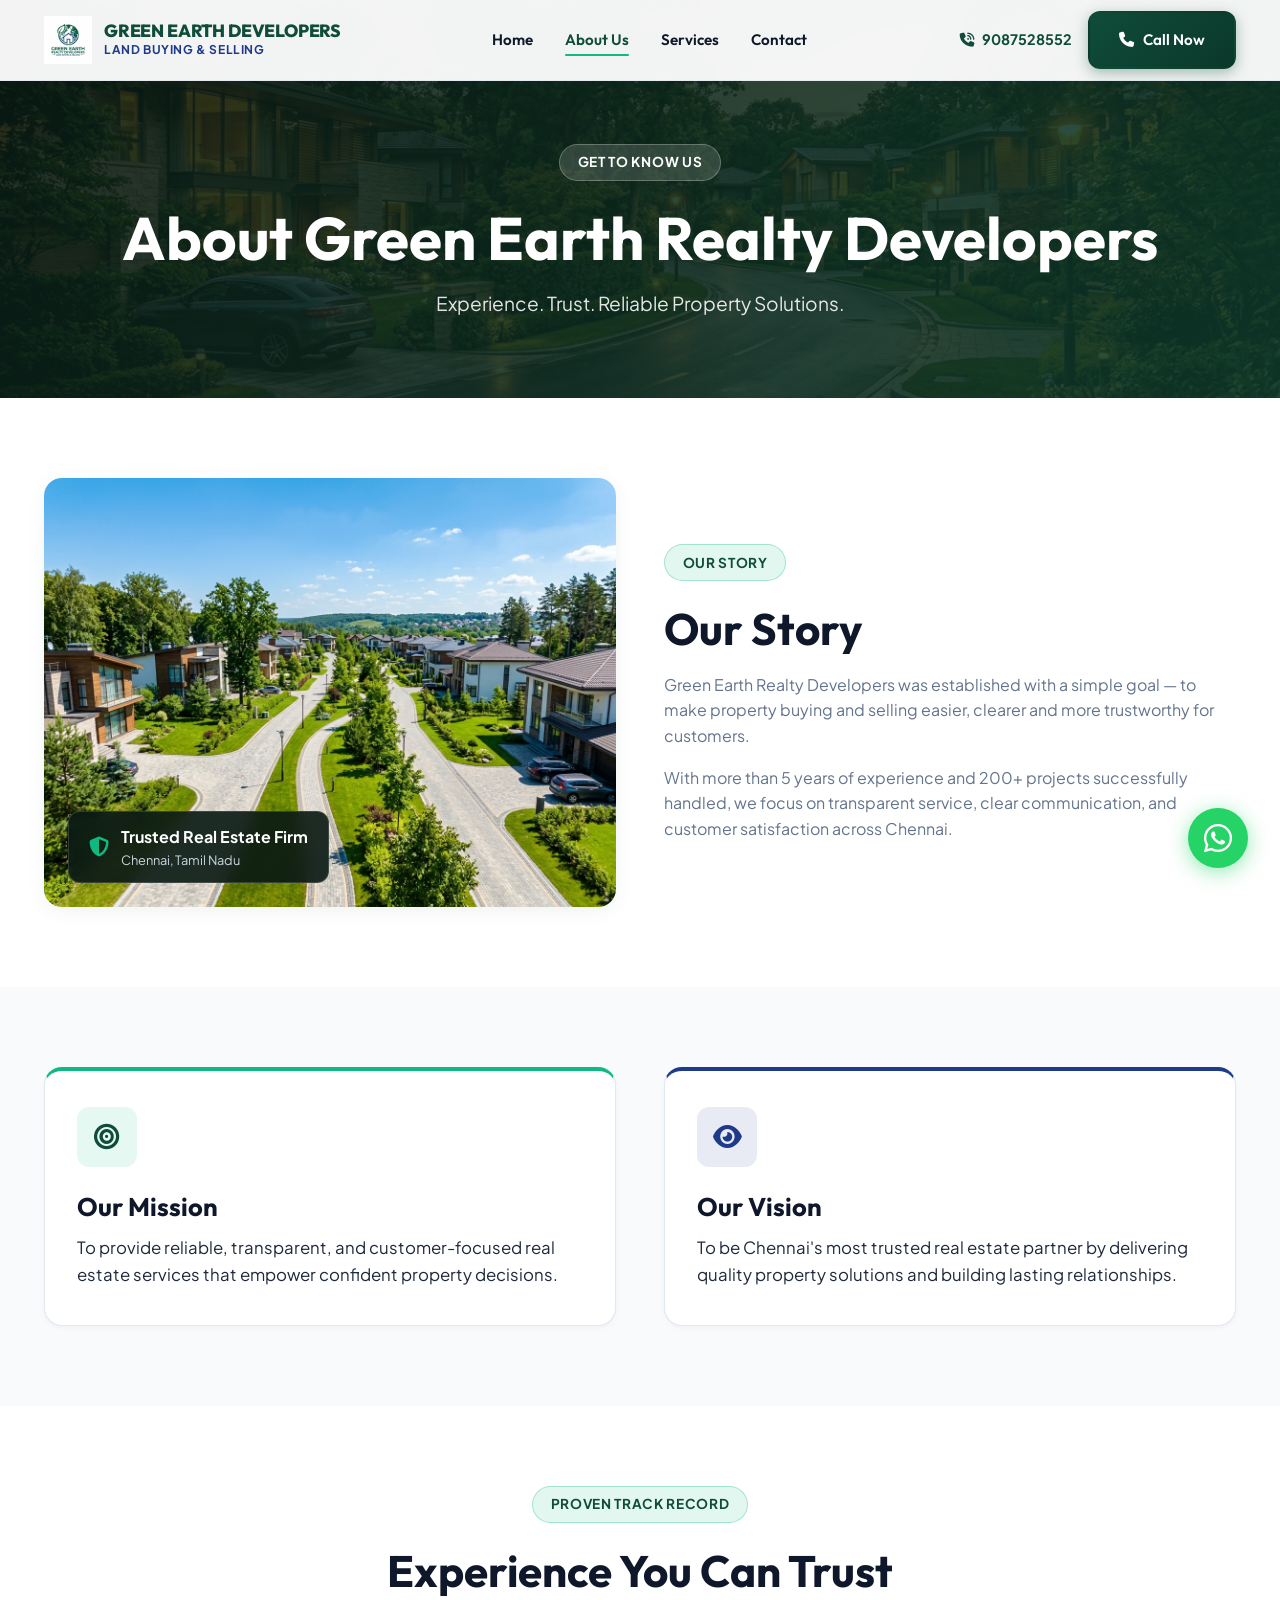
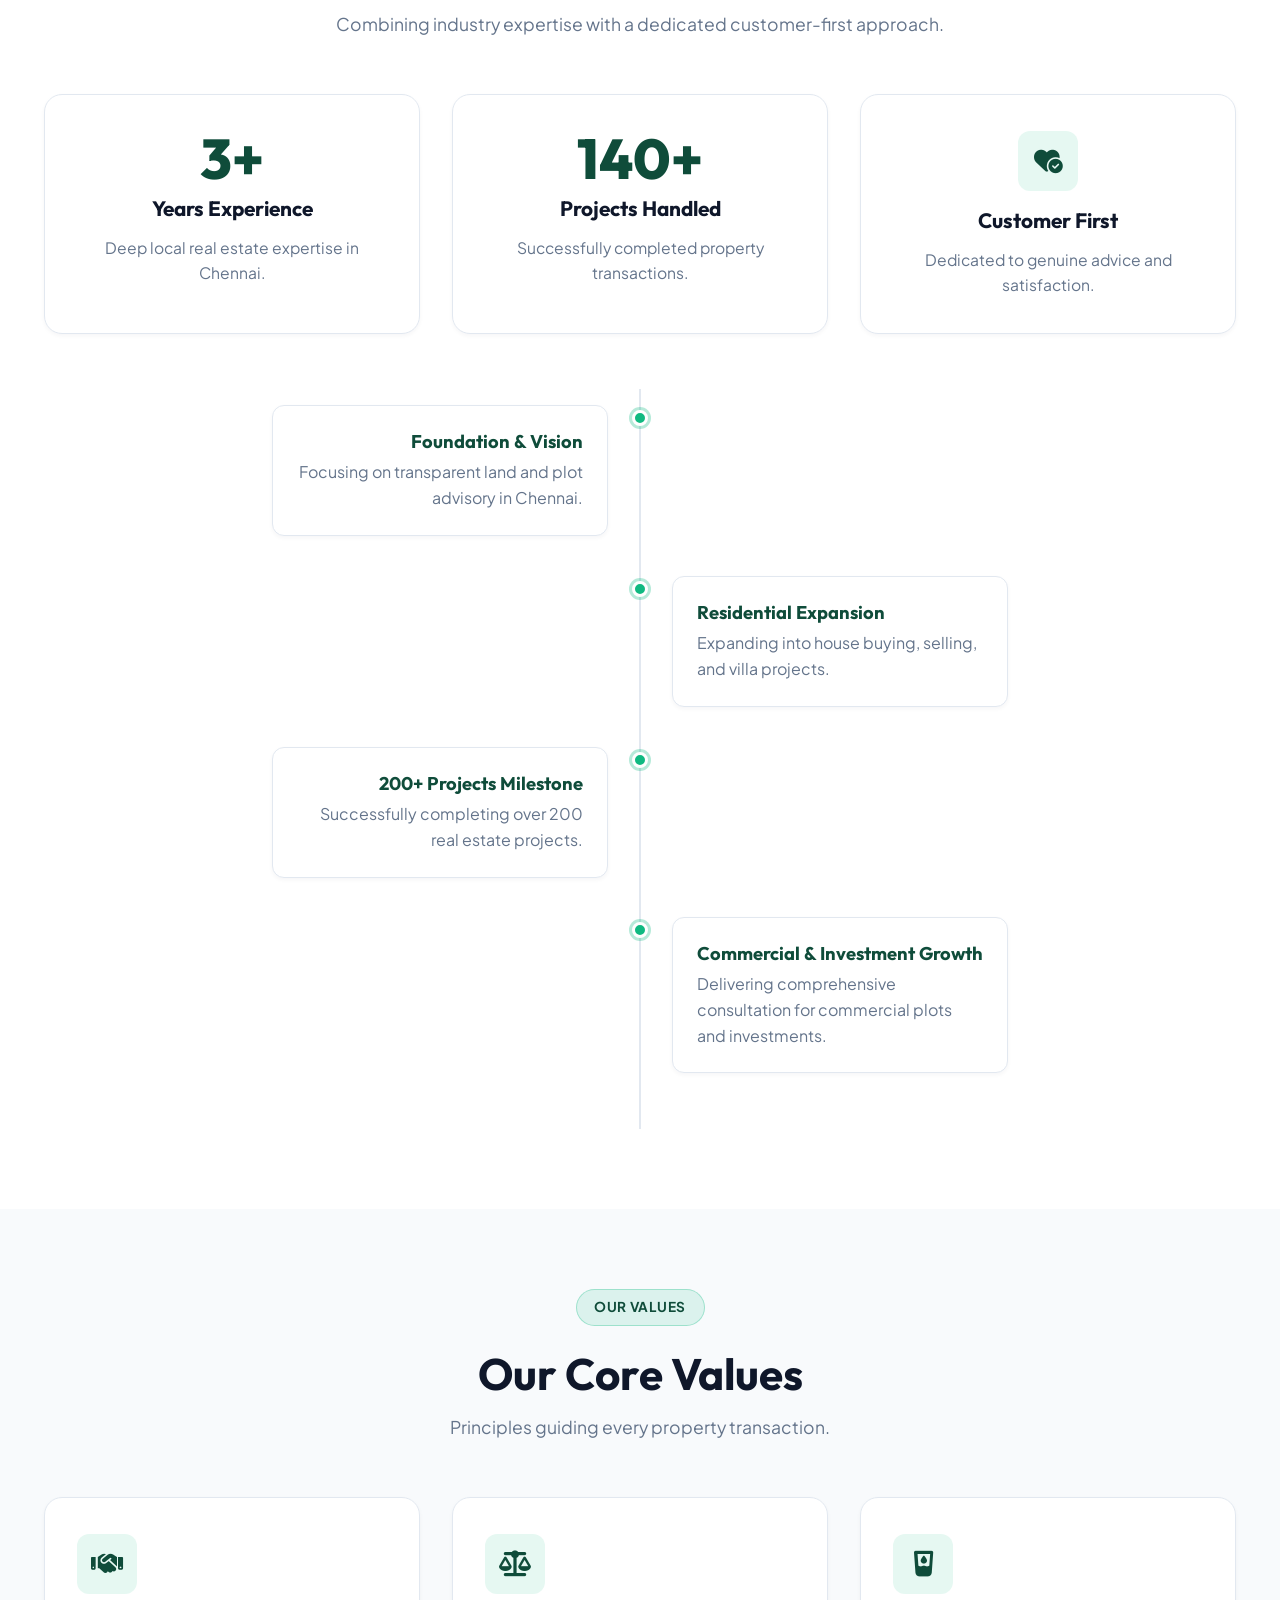
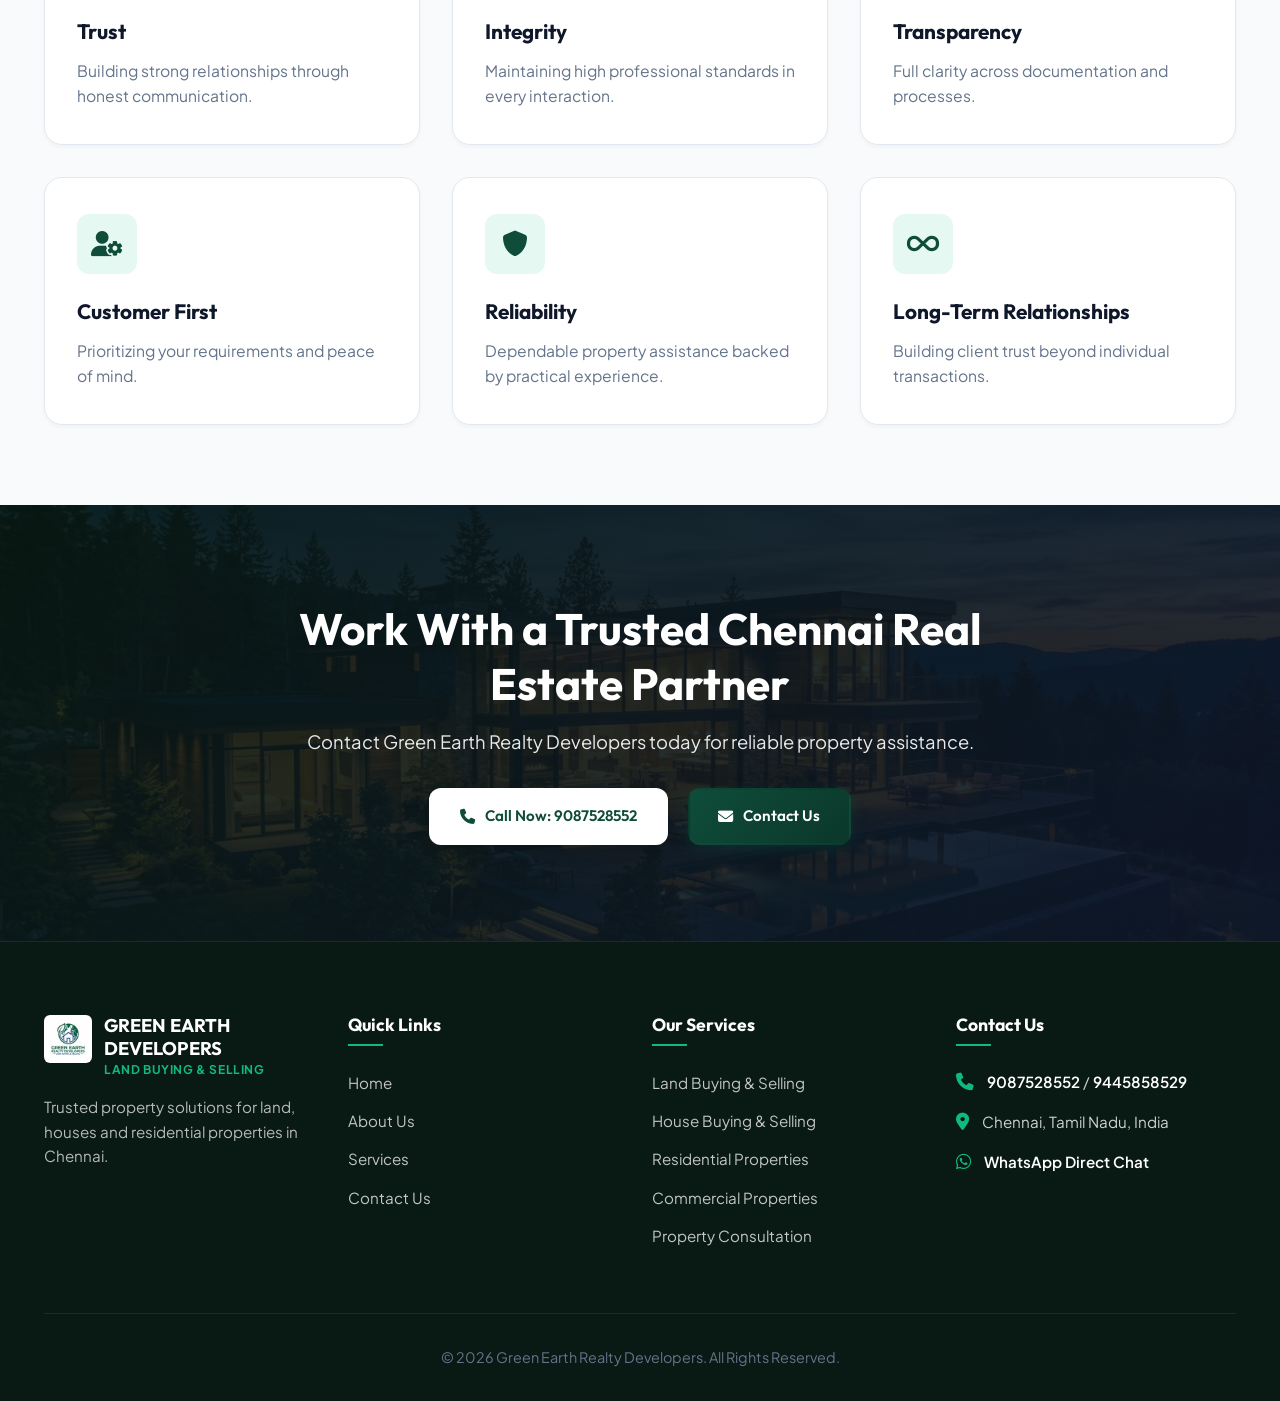
==== about.html @ a72ce12c "hi" ====
<!DOCTYPE html>
<html lang="en">
<head>
  <meta charset="UTF-8">
  <meta name="viewport" content="width=device-width, initial-scale=1.0">
  <title>About Green Earth Realty Developers | Real Estate Company in Chennai</title>
  <meta name="description" content="Learn about Green Earth Realty Developers - over 5 years of experience and 200+ projects in Chennai real estate.">
  
  <link rel="icon" type="image/jpeg" href="logo.jpg">
  <link rel="stylesheet" href="https://cdnjs.cloudflare.com/ajax/libs/font-awesome/6.4.0/css/all.min.css">
  <link rel="stylesheet" href="styles.css">
</head>
<body>

  <!-- STICKY HEADER -->
  <header class="header">
    <div class="container header-container">
      <a href="index.html" class="brand-logo">
        <img src="logo.jpg" alt="Green Earth Realty Developers Logo">
        <div class="brand-info">
          <span class="brand-title">GREEN EARTH DEVELOPERS</span>
          <span class="brand-tagline">Land Buying & Selling</span>
        </div>
      </a>

      <nav>
        <ul class="nav-menu">
          <li><a href="index.html" class="nav-link">Home</a></li>
          <li><a href="about.html" class="nav-link active">About Us</a></li>
          <li><a href="services.html" class="nav-link">Services</a></li>
          <li><a href="contact.html" class="nav-link">Contact</a></li>
        </ul>
      </nav>

      <div class="header-right">
        <a href="tel:9087528552" class="phone-quick-link">
          <i class="fa-solid fa-phone-volume"></i> 9087528552
        </a>
        <a href="tel:9087528552" class="btn btn-primary">
          <i class="fa-solid fa-phone"></i> Call Now
        </a>
        <button class="mobile-toggle" aria-label="Toggle Menu">
          <i class="fa-solid fa-bars-staggered"></i>
        </button>
      </div>
    </div>
  </header>

  <!-- MOBILE DRAWER -->
  <div class="drawer-overlay"></div>
  <div class="mobile-drawer">
    <div class="drawer-header">
      <a href="index.html" class="brand-logo">
        <img src="logo.jpg" alt="Green Earth Logo">
        <div class="brand-info">
          <span class="brand-title">GREEN EARTH DEVELOPERS</span>
          <span class="brand-tagline">Land Buying & Selling</span>
        </div>
      </a>
      <button class="drawer-close" aria-label="Close Menu">
        <i class="fa-solid fa-xmark"></i>
      </button>
    </div>
    <ul class="drawer-menu">
      <li><a href="index.html" class="drawer-link">Home</a></li>
      <li><a href="about.html" class="drawer-link active">About Us</a></li>
      <li><a href="services.html" class="drawer-link">Services</a></li>
      <li><a href="contact.html" class="drawer-link">Contact</a></li>
    </ul>
    <div class="drawer-actions">
      <a href="tel:9087528552" class="btn btn-primary">
        <i class="fa-solid fa-phone"></i> Call Now: 9087528552
      </a>
      <a href="https://wa.me/919087528552?text=Hello%20Green%20Earth%20Realty%20Developers,%20I%20have%20an%20enquiry." target="_blank" rel="noopener" class="btn btn-whatsapp">
        <i class="fa-brands fa-whatsapp"></i> WhatsApp Us
      </a>
    </div>
  </div>

  <!-- ABOUT HERO -->
  <section class="page-hero" style="background-image: url('hero-about.jpg');">
    <div class="page-hero-overlay"></div>
    <div class="container text-center">
      <span class="badge-pill badge-light">GET TO KNOW US</span>
      <h1>About Green Earth Realty Developers</h1>
      <p>Experience. Trust. Reliable Property Solutions.</p>
    </div>
  </section>

  <!-- OUR STORY -->
  <section class="section-padding" style="background-color: #FFFFFF;">
    <div class="container">
      <div class="grid-2">
        <div class="img-wrapper aspect-4-3">
          <img src="intro-home.jpg" alt="Green Earth Housing Development">
          <div class="img-badge">
            <i class="fa-solid fa-shield-halved"></i>
            <div>
              <strong>Trusted Real Estate Firm</strong>
              <div style="font-size: 0.8rem; color: #CBD5E1;">Chennai, Tamil Nadu</div>
            </div>
          </div>
        </div>

        <div>
          <span class="badge-pill">OUR STORY</span>
          <h2 style="margin-bottom: 1rem;">Our Story</h2>
          <p>Green Earth Realty Developers was established with a simple goal — to make property buying and selling easier, clearer and more trustworthy for customers.</p>
          <p>With more than 5 years of experience and 200+ projects successfully handled, we focus on transparent service, clear communication, and customer satisfaction across Chennai.</p>
        </div>
      </div>
    </div>
  </section>

  <!-- MISSION & VISION -->
  <section class="section-padding" style="background-color: var(--bg-light);">
    <div class="container">
      <div class="grid-2">
        <!-- MISSION CARD -->
        <div class="card" style="border-top: 4px solid var(--primary-accent);">
          <div class="card-icon"><i class="fa-solid fa-bullseye"></i></div>
          <h2 style="font-size: 1.6rem; margin-bottom: 0.75rem;">Our Mission</h2>
          <p style="font-size: 1.05rem; line-height: 1.6; color: var(--text-main);">To provide reliable, transparent, and customer-focused real estate services that empower confident property decisions.</p>
        </div>

        <!-- VISION CARD -->
        <div class="card" style="border-top: 4px solid var(--secondary-blue);">
          <div class="card-icon" style="background: rgba(30, 58, 138, 0.1); color: var(--secondary-blue);"><i class="fa-solid fa-eye"></i></div>
          <h2 style="font-size: 1.6rem; margin-bottom: 0.75rem;">Our Vision</h2>
          <p style="font-size: 1.05rem; line-height: 1.6; color: var(--text-main);">To be Chennai's most trusted real estate partner by delivering quality property solutions and building lasting relationships.</p>
        </div>
      </div>
    </div>
  </section>

  <!-- OUR EXPERIENCE SECTION -->
  <section class="section-padding" style="background-color: #FFFFFF;">
    <div class="container">
      <div class="section-header text-center">
        <span class="badge-pill">PROVEN TRACK RECORD</span>
        <h2>Experience You Can Trust</h2>
        <p>Combining industry expertise with a dedicated customer-first approach.</p>
      </div>

      <div class="grid-3" style="margin-bottom: 3.5rem;">
        <div class="card text-center" style="align-items: center;">
          <div class="stat-number" style="font-size: 3.5rem; color: var(--primary-dark);">5+</div>
          <h3>Years Experience</h3>
          <p>Deep local real estate expertise in Chennai.</p>
        </div>

        <div class="card text-center" style="align-items: center;">
          <div class="stat-number" style="font-size: 3.5rem; color: var(--primary-dark);">200+</div>
          <h3>Projects Handled</h3>
          <p>Successfully completed property transactions.</p>
        </div>

        <div class="card text-center" style="align-items: center;">
          <div class="card-icon" style="margin-bottom: 1rem;"><i class="fa-solid fa-heart-circle-check"></i></div>
          <h3>Customer First</h3>
          <p>Dedicated to genuine advice and satisfaction.</p>
        </div>
      </div>

      <!-- TIMELINE -->
      <div class="timeline">
        <div class="timeline-item">
          <div class="timeline-dot"></div>
          <div class="timeline-content">
            <h4>Foundation & Vision</h4>
            <p>Focusing on transparent land and plot advisory in Chennai.</p>
          </div>
        </div>

        <div class="timeline-item">
          <div class="timeline-dot"></div>
          <div class="timeline-content">
            <h4>Residential Expansion</h4>
            <p>Expanding into house buying, selling, and villa projects.</p>
          </div>
        </div>

        <div class="timeline-item">
          <div class="timeline-dot"></div>
          <div class="timeline-content">
            <h4>200+ Projects Milestone</h4>
            <p>Successfully completing over 200 real estate projects.</p>
          </div>
        </div>

        <div class="timeline-item">
          <div class="timeline-dot"></div>
          <div class="timeline-content">
            <h4>Commercial & Investment Growth</h4>
            <p>Delivering comprehensive consultation for commercial plots and investments.</p>
          </div>
        </div>
      </div>
    </div>
  </section>

  <!-- CORE VALUES -->
  <section class="section-padding" style="background-color: var(--bg-light);">
    <div class="container">
      <div class="section-header text-center">
        <span class="badge-pill">OUR VALUES</span>
        <h2>Our Core Values</h2>
        <p>Principles guiding every property transaction.</p>
      </div>

      <div class="grid-3">
        <div class="card">
          <div class="card-icon"><i class="fa-solid fa-handshake"></i></div>
          <h3>Trust</h3>
          <p>Building strong relationships through honest communication.</p>
        </div>

        <div class="card">
          <div class="card-icon"><i class="fa-solid fa-scale-balanced"></i></div>
          <h3>Integrity</h3>
          <p>Maintaining high professional standards in every interaction.</p>
        </div>

        <div class="card">
          <div class="card-icon"><i class="fa-solid fa-glass-water-droplet"></i></div>
          <h3>Transparency</h3>
          <p>Full clarity across documentation and processes.</p>
        </div>

        <div class="card">
          <div class="card-icon"><i class="fa-solid fa-user-gear"></i></div>
          <h3>Customer First</h3>
          <p>Prioritizing your requirements and peace of mind.</p>
        </div>

        <div class="card">
          <div class="card-icon"><i class="fa-solid fa-shield"></i></div>
          <h3>Reliability</h3>
          <p>Dependable property assistance backed by practical experience.</p>
        </div>

        <div class="card">
          <div class="card-icon"><i class="fa-solid fa-infinity"></i></div>
          <h3>Long-Term Relationships</h3>
          <p>Building client trust beyond individual transactions.</p>
        </div>
      </div>
    </div>
  </section>

  <!-- CTA BANNER -->
  <section class="cta-banner" style="background-image: url('cta-bg.jpg');">
    <div class="cta-overlay"></div>
    <div class="container text-center">
      <h2>Work With a Trusted Chennai Real Estate Partner</h2>
      <p>Contact Green Earth Realty Developers today for reliable property assistance.</p>
      <div class="cta-btns">
        <a href="tel:9087528552" class="btn btn-white">
          <i class="fa-solid fa-phone"></i> Call Now: 9087528552
        </a>
        <a href="contact.html" class="btn btn-primary">
          <i class="fa-solid fa-envelope"></i> Contact Us
        </a>
      </div>
    </div>
  </section>

  <!-- FOOTER -->
  <footer class="footer">
    <div class="container">
      <div class="grid-4" style="align-items: start;">
        <div class="footer-brand">
          <a href="index.html" style="display: flex; align-items: center; gap: 0.75rem; margin-bottom: 1rem;">
            <img src="logo.jpg" alt="Green Earth Logo" style="height: 48px; border-radius: 6px;">
            <div>
              <h3 style="margin: 0; color: #FFF; font-size: 1.15rem;">GREEN EARTH DEVELOPERS</h3>
              <p class="tagline" style="margin: 0; font-size: 0.75rem;">Land Buying & Selling</p>
            </div>
          </a>
          <p class="footer-desc">Trusted property solutions for land, houses and residential properties in Chennai.</p>
        </div>

        <div>
          <h4 class="footer-title">Quick Links</h4>
          <ul class="footer-links">
            <li><a href="index.html">Home</a></li>
            <li><a href="about.html">About Us</a></li>
            <li><a href="services.html">Services</a></li>
            <li><a href="contact.html">Contact Us</a></li>
          </ul>
        </div>

        <div>
          <h4 class="footer-title">Our Services</h4>
          <ul class="footer-links">
            <li><a href="services.html">Land Buying & Selling</a></li>
            <li><a href="services.html">House Buying & Selling</a></li>
            <li><a href="services.html">Residential Properties</a></li>
            <li><a href="services.html">Commercial Properties</a></li>
            <li><a href="services.html">Property Consultation</a></li>
          </ul>
        </div>

        <div>
          <h4 class="footer-title">Contact Us</h4>
          <ul class="footer-contact-list">
            <li class="footer-contact-item">
              <i class="fa-solid fa-phone"></i>
              <div>
                <a href="tel:9087528552">9087528552</a> / <a href="tel:9445858529">9445858529</a>
              </div>
            </li>
            <li class="footer-contact-item">
              <i class="fa-solid fa-location-dot"></i>
              <div>Chennai, Tamil Nadu, India</div>
            </li>
            <li class="footer-contact-item">
              <i class="fa-brands fa-whatsapp"></i>
              <div><a href="https://wa.me/919087528552" target="_blank" rel="noopener">WhatsApp Direct Chat</a></div>
            </li>
          </ul>
        </div>
      </div>

      <div class="footer-bottom">
        <p>&copy; 2026 Green Earth Realty Developers. All Rights Reserved.</p>
      </div>
    </div>
  </footer>

  <!-- FLOATING WHATSAPP BUTTON -->
  <a href="https://wa.me/919087528552?text=Hello%20Green%20Earth%20Realty%20Developers,%20I%20want%20to%20know%20more%20about%20your%20company." target="_blank" rel="noopener" class="floating-whatsapp" aria-label="Chat on WhatsApp">
    <i class="fa-brands fa-whatsapp"></i>
  </a>

  <script src="main.js"></script>
</body>
</html>
---- styles.css ----
/* ==========================================================================
   GREEN EARTH REALTY DEVELOPERS - MAIN STYLESHEET
   Brand Colors: Deep Emerald Green (#0F4C3A), Sapphire Blue (#1E3A8A), Slate Navy (#0F172A), Emerald Leaf (#10B981)
   ========================================================================== */

@import url('https://fonts.googleapis.com/css2?family=Outfit:wght@400;500;600;700;800&family=Plus+Jakarta+Sans:wght@300;400;500;600;700&display=swap');

/* --- CSS VARIABLES & TOKENS --- */
:root {
  --primary-dark: #0F4C3A;
  --primary-deep: #0B382B;
  --primary-accent: #10B981;
  --primary-hover: #059669;
  --secondary-blue: #1E3A8A;
  --secondary-light-blue: #2563EB;
  --dark-navy: #0F172A;
  --dark-surface: #091913;
  --text-main: #1E293B;
  --text-muted: #64748B;
  --text-light: #94A3B8;
  --bg-light: #F8FAFC;
  --bg-card: #FFFFFF;
  --border-color: #E2E8F0;
  --border-light: #F1F5F9;
  
  --font-heading: 'Outfit', -apple-system, BlinkMacSystemFont, sans-serif;
  --font-body: 'Plus Jakarta Sans', -apple-system, BlinkMacSystemFont, sans-serif;
  
  --shadow-sm: 0 2px 4px rgba(15, 23, 42, 0.04);
  --shadow-md: 0 4px 20px -2px rgba(15, 76, 58, 0.08);
  --shadow-lg: 0 10px 30px -4px rgba(15, 76, 58, 0.12);
  --shadow-xl: 0 20px 40px -6px rgba(15, 23, 42, 0.25);
  
  --radius-sm: 8px;
  --radius-md: 12px;
  --radius-lg: 18px;
  --radius-full: 9999px;
  
  --transition-fast: all 0.2s cubic-bezier(0.4, 0, 0.2, 1);
  --transition-normal: all 0.35s cubic-bezier(0.2, 0.8, 0.2, 1);
  --transition-slow: all 0.6s cubic-bezier(0.2, 0.8, 0.2, 1);
}

/* --- BASE & RESET --- */
*, *::before, *::after {
  box-sizing: border-box;
  margin: 0;
  padding: 0;
}

html {
  scroll-behavior: smooth;
  font-size: 16px;
  -webkit-text-size-adjust: 100%;
}

body {
  font-family: var(--font-body);
  color: var(--text-main);
  background-color: var(--bg-light);
  line-height: 1.6;
  overflow-x: hidden;
}

img {
  max-width: 100%;
  height: auto;
  display: block;
}

a {
  color: inherit;
  text-decoration: none;
  transition: var(--transition-fast);
}

button, input, textarea, select {
  font-family: inherit;
  font-size: inherit;
}

/* --- TYPOGRAPHY --- */
h1, h2, h3, h4, h5, h6 {
  font-family: var(--font-heading);
  color: var(--dark-navy);
  font-weight: 700;
  line-height: 1.25;
}

h1 { font-size: clamp(2.25rem, 5vw, 3.75rem); }
h2 { font-size: clamp(1.85rem, 3.5vw, 2.75rem); }
h3 { font-size: clamp(1.25rem, 2.2vw, 1.65rem); }
h4 { font-size: 1.15rem; }

p {
  margin-bottom: 1rem;
  color: var(--text-muted);
}

p:last-child {
  margin-bottom: 0;
}

.text-gradient {
  background: linear-gradient(135deg, var(--primary-accent) 0%, #34D399 100%);
  -webkit-background-clip: text;
  -webkit-text-fill-color: transparent;
}

.badge-pill {
  display: inline-flex;
  align-items: center;
  gap: 0.5rem;
  padding: 0.4rem 1.1rem;
  background: rgba(16, 185, 129, 0.12);
  border: 1px solid rgba(16, 185, 129, 0.3);
  color: var(--primary-dark);
  font-size: 0.85rem;
  font-weight: 700;
  letter-spacing: 0.05em;
  text-transform: uppercase;
  border-radius: var(--radius-full);
  margin-bottom: 1.25rem;
  transition: var(--transition-normal);
}

.badge-pill.badge-light {
  background: rgba(255, 255, 255, 0.15);
  border-color: rgba(255, 255, 255, 0.25);
  color: #FFFFFF;
}

/* --- LAYOUT UTILITIES --- */
.container {
  width: 100%;
  max-width: 1240px;
  margin: 0 auto;
  padding: 0 1.5rem;
}

.section-padding {
  padding: 5rem 0;
}

@media (max-width: 768px) {
  .section-padding {
    padding: 3.5rem 0;
  }
}

.text-center { text-align: center; }
.text-left { text-align: left; }

.section-header {
  max-width: 720px;
  margin: 0 auto 3.5rem auto;
}

.section-header.text-center {
  margin-left: auto;
  margin-right: auto;
}

.section-header p {
  font-size: 1.1rem;
  margin-top: 0.75rem;
}

.grid-2 {
  display: grid;
  grid-template-columns: repeat(2, 1fr);
  gap: 3rem;
  align-items: center;
}

.grid-3 {
  display: grid;
  grid-template-columns: repeat(3, 1fr);
  gap: 2rem;
}

.grid-4 {
  display: grid;
  grid-template-columns: repeat(4, 1fr);
  gap: 1.5rem;
}

@media (max-width: 992px) {
  .grid-2, .grid-3, .grid-4 {
    grid-template-columns: 1fr;
    gap: 2rem;
  }
}

@media (min-width: 640px) and (max-width: 992px) {
  .grid-3, .grid-4 {
    grid-template-columns: repeat(2, 1fr);
  }
}

/* --- BUTTONS & SHIMMER ANIMATION --- */
.btn {
  position: relative;
  display: inline-flex;
  align-items: center;
  justify-content: center;
  gap: 0.6rem;
  padding: 0.9rem 1.8rem;
  font-family: var(--font-heading);
  font-weight: 600;
  font-size: 0.95rem;
  border-radius: var(--radius-md);
  cursor: pointer;
  border: 2px solid transparent;
  transition: var(--transition-normal);
  text-decoration: none;
  white-space: nowrap;
  overflow: hidden;
  z-index: 1;
}

.btn::before {
  content: '';
  position: absolute;
  top: 0;
  left: -100%;
  width: 100%;
  height: 100%;
  background: linear-gradient(90deg, transparent, rgba(255, 255, 255, 0.25), transparent);
  transition: 0.6s ease;
  z-index: -1;
}

.btn:hover::before {
  left: 100%;
}

.btn-primary {
  background: linear-gradient(135deg, var(--primary-dark) 0%, var(--primary-deep) 100%);
  color: #FFFFFF;
  box-shadow: 0 4px 14px rgba(15, 76, 58, 0.35);
}

.btn-primary:hover {
  background: linear-gradient(135deg, var(--primary-accent) 0%, var(--primary-dark) 100%);
  transform: translateY(-3px);
  box-shadow: 0 8px 25px rgba(16, 185, 129, 0.45);
  color: #FFFFFF;
}

.btn-secondary {
  background: #FFFFFF;
  color: var(--primary-dark);
  border-color: var(--border-color);
  box-shadow: var(--shadow-sm);
}

.btn-secondary:hover {
  border-color: var(--primary-dark);
  color: var(--primary-dark);
  background: var(--bg-light);
  transform: translateY(-3px);
  box-shadow: var(--shadow-md);
}

.btn-whatsapp {
  background: #25D366;
  color: #FFFFFF;
  box-shadow: 0 4px 14px rgba(37, 211, 102, 0.35);
}

.btn-whatsapp:hover {
  background: #1EBE5B;
  color: #FFFFFF;
  transform: translateY(-3px);
  box-shadow: 0 8px 25px rgba(37, 211, 102, 0.55);
}

.btn-white {
  background: #FFFFFF;
  color: var(--primary-dark);
  box-shadow: 0 4px 15px rgba(0, 0, 0, 0.15);
}

.btn-white:hover {
  background: var(--bg-light);
  color: var(--primary-deep);
  transform: translateY(-3px);
  box-shadow: 0 8px 25px rgba(255, 255, 255, 0.4);
}

.btn-outline-white {
  background: transparent;
  color: #FFFFFF;
  border-color: rgba(255, 255, 255, 0.6);
}

.btn-outline-white:hover {
  background: #FFFFFF;
  color: var(--dark-navy);
  border-color: #FFFFFF;
  transform: translateY(-3px);
}

/* --- HEADER & STICKY NAV --- */
.header {
  position: fixed;
  top: 0;
  left: 0;
  width: 100%;
  z-index: 1000;
  background: rgba(255, 255, 255, 0.95);
  backdrop-filter: blur(12px);
  -webkit-backdrop-filter: blur(12px);
  border-bottom: 1px solid rgba(226, 232, 240, 0.7);
  transition: var(--transition-normal);
}

.header.scrolled {
  padding: 0.2rem 0;
  background: rgba(255, 255, 255, 0.98);
  box-shadow: 0 4px 20px rgba(15, 23, 42, 0.08);
}

.header-container {
  display: flex;
  align-items: center;
  justify-content: space-between;
  height: 80px;
  transition: var(--transition-normal);
}

.header.scrolled .header-container {
  height: 68px;
}

.brand-logo {
  display: flex;
  align-items: center;
  gap: 0.75rem;
  text-decoration: none;
}

.brand-logo img {
  height: 48px;
  width: auto;
  object-fit: contain;
  transition: var(--transition-normal);
}

.header.scrolled .brand-logo img {
  height: 42px;
}

.brand-info {
  display: flex;
  flex-direction: column;
}

.brand-title {
  font-family: var(--font-heading);
  font-weight: 800;
  font-size: 1.1rem;
  color: var(--primary-dark);
  line-height: 1.1;
  letter-spacing: -0.01em;
}

.brand-tagline {
  font-size: 0.75rem;
  color: var(--secondary-blue);
  font-weight: 700;
  letter-spacing: 0.05em;
  text-transform: uppercase;
}

.nav-menu {
  display: flex;
  align-items: center;
  gap: 2rem;
  list-style: none;
}

.nav-link {
  font-family: var(--font-heading);
  font-weight: 600;
  font-size: 0.95rem;
  color: var(--dark-navy);
  position: relative;
  padding: 0.4rem 0;
}

.nav-link:hover, .nav-link.active {
  color: var(--primary-dark);
}

.nav-link::after {
  content: '';
  position: absolute;
  bottom: 0;
  left: 0;
  width: 0;
  height: 2px;
  background: var(--primary-accent);
  transition: var(--transition-fast);
  border-radius: var(--radius-full);
}

.nav-link:hover::after, .nav-link.active::after {
  width: 100%;
}

.header-right {
  display: flex;
  align-items: center;
  gap: 1rem;
}

.phone-quick-link {
  display: flex;
  align-items: center;
  gap: 0.5rem;
  font-weight: 700;
  font-size: 0.9rem;
  color: var(--primary-dark);
  transition: var(--transition-fast);
}

.phone-quick-link:hover {
  color: var(--primary-accent);
}

.mobile-toggle {
  display: none;
  background: none;
  border: none;
  font-size: 1.5rem;
  color: var(--dark-navy);
  cursor: pointer;
  padding: 0.5rem;
}

/* MOBILE DRAWER */
.mobile-drawer {
  position: fixed;
  top: 0;
  right: -100%;
  width: 85%;
  max-width: 380px;
  height: 100vh;
  background: #FFFFFF;
  z-index: 1001;
  box-shadow: -10px 0 30px rgba(0, 0, 0, 0.2);
  transition: var(--transition-normal);
  padding: 2rem 1.5rem;
  display: flex;
  flex-direction: column;
}

.mobile-drawer.open {
  right: 0;
}

.drawer-overlay {
  position: fixed;
  top: 0;
  left: 0;
  width: 100vw;
  height: 100vh;
  background: rgba(15, 23, 42, 0.6);
  backdrop-filter: blur(4px);
  z-index: 1000;
  opacity: 0;
  visibility: hidden;
  transition: var(--transition-normal);
}

.drawer-overlay.active {
  opacity: 1;
  visibility: visible;
}

.drawer-header {
  display: flex;
  align-items: center;
  justify-content: space-between;
  padding-bottom: 1.5rem;
  border-bottom: 1px solid var(--border-color);
}

.drawer-close {
  background: none;
  border: none;
  font-size: 1.75rem;
  color: var(--text-main);
  cursor: pointer;
}

.drawer-menu {
  list-style: none;
  margin-top: 2rem;
  display: flex;
  flex-direction: column;
  gap: 1.25rem;
}

.drawer-link {
  font-family: var(--font-heading);
  font-size: 1.15rem;
  font-weight: 600;
  color: var(--dark-navy);
  display: block;
}

.drawer-link.active {
  color: var(--primary-dark);
}

.drawer-actions {
  margin-top: auto;
  padding-top: 2rem;
  display: flex;
  flex-direction: column;
  gap: 1rem;
  border-top: 1px solid var(--border-color);
}

@media (max-width: 992px) {
  .nav-menu, .header-right .btn {
    display: none;
  }
  .mobile-toggle {
    display: block;
  }
}

/* --- HERO ANIMATIONS --- */
.hero {
  position: relative;
  min-height: 100vh;
  display: flex;
  align-items: center;
  justify-content: center;
  padding-top: 80px;
  background-size: cover;
  background-position: center;
  background-repeat: no-repeat;
  color: #FFFFFF;
}

.hero-overlay {
  position: absolute;
  top: 0;
  left: 0;
  width: 100%;
  height: 100%;
  background: linear-gradient(180deg, rgba(9, 25, 19, 0.75) 0%, rgba(15, 23, 42, 0.85) 100%);
  z-index: 1;
}

.hero-content {
  position: relative;
  z-index: 2;
  max-width: 850px;
  text-align: center;
  margin: 0 auto;
  padding: 3rem 1rem;
}

.hero .badge-pill {
  animation: fadeInDown 0.8s ease-out forwards;
}

.hero h1 {
  color: #FFFFFF;
  margin-bottom: 1.25rem;
  font-weight: 800;
  letter-spacing: -0.02em;
  animation: fadeInUp 0.9s cubic-bezier(0.2, 0.8, 0.2, 1) 0.2s forwards;
  opacity: 0;
}

.hero-subtitle {
  font-size: clamp(1.1rem, 2vw, 1.35rem);
  color: rgba(255, 255, 255, 0.9);
  margin-bottom: 2.25rem;
  font-weight: 400;
  animation: fadeInUp 0.9s cubic-bezier(0.2, 0.8, 0.2, 1) 0.4s forwards;
  opacity: 0;
}

.hero-btns {
  display: flex;
  align-items: center;
  justify-content: center;
  gap: 1.25rem;
  flex-wrap: wrap;
  animation: fadeInUp 0.9s cubic-bezier(0.2, 0.8, 0.2, 1) 0.6s forwards;
  opacity: 0;
}

.scroll-down-indicator {
  position: absolute;
  bottom: 2rem;
  left: 50%;
  transform: translateX(-50%);
  z-index: 2;
  display: flex;
  flex-direction: column;
  align-items: center;
  gap: 0.5rem;
  color: rgba(255, 255, 255, 0.75);
  font-size: 0.75rem;
  letter-spacing: 0.1em;
  text-transform: uppercase;
  animation: bounce 2s infinite;
}

.scroll-down-indicator i {
  font-size: 1.2rem;
}

@keyframes fadeInDown {
  from { opacity: 0; transform: translateY(-20px); }
  to { opacity: 1; transform: translateY(0); }
}

@keyframes fadeInUp {
  from { opacity: 0; transform: translateY(30px); }
  to { opacity: 1; transform: translateY(0); }
}

@keyframes bounce {
  0%, 20%, 50%, 80%, 100% { transform: translate(-50%, 0); }
  40% { transform: translate(-50%, -8px); }
  60% { transform: translate(-50%, -4px); }
}

/* --- PAGE HERO SUB-BANNER --- */
.page-hero {
  position: relative;
  padding: 9rem 0 5rem 0;
  background-size: cover;
  background-position: center;
  color: #FFFFFF;
}

.page-hero-overlay {
  position: absolute;
  top: 0;
  left: 0;
  width: 100%;
  height: 100%;
  background: linear-gradient(135deg, rgba(9, 25, 19, 0.85) 0%, rgba(15, 58, 43, 0.88) 100%);
  z-index: 1;
}

.page-hero .container {
  position: relative;
  z-index: 2;
  animation: fadeInUp 0.8s ease-out forwards;
}

.page-hero h1 {
  color: #FFFFFF;
  margin-bottom: 0.75rem;
}

.page-hero p {
  color: rgba(255, 255, 255, 0.88);
  font-size: 1.2rem;
}

/* --- SCROLL REVEAL ANIMATION CLASSES --- */
.reveal {
  opacity: 0;
  transform: translateY(35px);
  transition: opacity 0.75s cubic-bezier(0.2, 0.8, 0.2, 1), transform 0.75s cubic-bezier(0.2, 0.8, 0.2, 1);
  will-change: opacity, transform;
}

.reveal-left {
  opacity: 0;
  transform: translateX(-40px);
  transition: opacity 0.75s cubic-bezier(0.2, 0.8, 0.2, 1), transform 0.75s cubic-bezier(0.2, 0.8, 0.2, 1);
  will-change: opacity, transform;
}

.reveal-right {
  opacity: 0;
  transform: translateX(40px);
  transition: opacity 0.75s cubic-bezier(0.2, 0.8, 0.2, 1), transform 0.75s cubic-bezier(0.2, 0.8, 0.2, 1);
  will-change: opacity, transform;
}

.zoom-in {
  opacity: 0;
  transform: scale(0.92);
  transition: opacity 0.75s cubic-bezier(0.2, 0.8, 0.2, 1), transform 0.75s cubic-bezier(0.2, 0.8, 0.2, 1);
  will-change: opacity, transform;
}

.reveal.active, .reveal-left.active, .reveal-right.active, .zoom-in.active {
  opacity: 1;
  transform: translateY(0) translateX(0) scale(1);
}

/* Stagger delay classes for grids */
.delay-1 { transition-delay: 0.1s; }
.delay-2 { transition-delay: 0.2s; }
.delay-3 { transition-delay: 0.3s; }
.delay-4 { transition-delay: 0.4s; }
.delay-5 { transition-delay: 0.5s; }

/* --- CARDS & HOVER ANIMATIONS --- */
.card {
  background: #FFFFFF;
  border-radius: var(--radius-lg);
  border: 1px solid var(--border-color);
  padding: 2.25rem 2rem;
  box-shadow: var(--shadow-sm);
  transition: var(--transition-normal);
  position: relative;
  height: 100%;
  display: flex;
  flex-direction: column;
}

.card:hover {
  transform: translateY(-8px);
  box-shadow: 0 15px 35px -5px rgba(15, 76, 58, 0.15);
  border-color: rgba(16, 185, 129, 0.5);
}

.card-icon {
  width: 60px;
  height: 60px;
  border-radius: var(--radius-md);
  background: rgba(16, 185, 129, 0.1);
  color: var(--primary-dark);
  display: flex;
  align-items: center;
  justify-content: center;
  font-size: 1.6rem;
  margin-bottom: 1.5rem;
  transition: var(--transition-normal);
}

.card:hover .card-icon {
  background: var(--primary-dark);
  color: #FFFFFF;
  transform: scale(1.1) rotate(5deg);
}

.card h3 {
  margin-bottom: 0.85rem;
  font-size: 1.3rem;
  transition: var(--transition-fast);
}

.card:hover h3 {
  color: var(--primary-dark);
}

.card p {
  color: var(--text-muted);
  font-size: 0.98rem;
  flex-grow: 1;
}

.card-features {
  list-style: none;
  margin-top: 1.25rem;
  padding-top: 1.25rem;
  border-top: 1px solid var(--border-light);
  display: flex;
  flex-direction: column;
  gap: 0.6rem;
}

.card-features li {
  display: flex;
  align-items: center;
  gap: 0.6rem;
  font-size: 0.9rem;
  color: var(--text-main);
  font-weight: 500;
}

.card-features li i {
  color: var(--primary-accent);
  font-size: 0.95rem;
}

/* --- STATS & COUNTERS --- */
.stats-section {
  background: linear-gradient(135deg, var(--dark-surface) 0%, var(--primary-deep) 100%);
  color: #FFFFFF;
  position: relative;
  overflow: hidden;
}

.stats-grid {
  display: grid;
  grid-template-columns: repeat(4, 1fr);
  gap: 2rem;
  text-align: center;
}

@media (max-width: 992px) {
  .stats-grid {
    grid-template-columns: repeat(2, 1fr);
  }
}

@media (max-width: 576px) {
  .stats-grid {
    grid-template-columns: 1fr;
  }
}

.stat-item {
  padding: 2rem 1rem;
  border-radius: var(--radius-md);
  background: rgba(255, 255, 255, 0.03);
  border: 1px solid rgba(255, 255, 255, 0.08);
  transition: var(--transition-normal);
}

.stat-item:hover {
  background: rgba(255, 255, 255, 0.07);
  transform: translateY(-5px);
  border-color: rgba(16, 185, 129, 0.3);
}

.stat-number {
  font-family: var(--font-heading);
  font-size: clamp(2.5rem, 4vw, 3.75rem);
  font-weight: 800;
  color: var(--primary-accent);
  line-height: 1;
  margin-bottom: 0.5rem;
}

.stat-label {
  font-size: 1rem;
  font-weight: 600;
  color: rgba(255, 255, 255, 0.9);
  text-transform: uppercase;
  letter-spacing: 0.05em;
}

/* --- MEDIA & IMAGE CONTAINERS --- */
.img-wrapper {
  position: relative;
  border-radius: var(--radius-lg);
  overflow: hidden;
  box-shadow: var(--shadow-md);
}

.img-wrapper img {
  width: 100%;
  height: 100%;
  object-fit: cover;
  transition: transform 0.7s cubic-bezier(0.2, 0.8, 0.2, 1);
}

.img-wrapper:hover img {
  transform: scale(1.08);
}

.img-wrapper.aspect-4-3 {
  aspect-ratio: 4 / 3;
}

.img-badge {
  position: absolute;
  bottom: 1.5rem;
  left: 1.5rem;
  background: rgba(9, 25, 19, 0.9);
  backdrop-filter: blur(8px);
  padding: 0.75rem 1.25rem;
  border-radius: var(--radius-md);
  border: 1px solid rgba(255, 255, 255, 0.15);
  color: #FFFFFF;
  display: flex;
  align-items: center;
  gap: 0.75rem;
  z-index: 2;
  transition: var(--transition-normal);
}

.img-wrapper:hover .img-badge {
  transform: translateY(-3px);
  border-color: var(--primary-accent);
}

.img-badge i {
  color: var(--primary-accent);
  font-size: 1.25rem;
}

/* --- TIMELINE SECTION --- */
.timeline {
  position: relative;
  max-width: 800px;
  margin: 3rem auto 0 auto;
  padding: 1rem 0;
}

.timeline::before {
  content: '';
  position: absolute;
  top: 0;
  left: 50%;
  transform: translateX(-50%);
  width: 2px;
  height: 100%;
  background: var(--border-color);
}

@media (max-width: 768px) {
  .timeline::before {
    left: 20px;
  }
}

.timeline-item {
  position: relative;
  margin-bottom: 2.5rem;
  width: 50%;
  padding: 0 2rem;
}

.timeline-item:nth-child(odd) {
  left: 0;
  text-align: right;
}

.timeline-item:nth-child(even) {
  left: 50%;
  text-align: left;
}

@media (max-width: 768px) {
  .timeline-item {
    width: 100%;
    left: 0 !important;
    padding-left: 3rem;
    padding-right: 0;
    text-align: left !important;
  }
}

.timeline-dot {
  position: absolute;
  top: 5px;
  width: 16px;
  height: 16px;
  border-radius: 50%;
  background: var(--primary-accent);
  border: 3px solid #FFFFFF;
  box-shadow: 0 0 0 3px rgba(16, 185, 129, 0.3);
  z-index: 2;
  transition: var(--transition-fast);
}

.timeline-item:hover .timeline-dot {
  transform: scale(1.3);
  background: var(--primary-dark);
}

.timeline-item:nth-child(odd) .timeline-dot {
  right: -8px;
}

.timeline-item:nth-child(even) .timeline-dot {
  left: -8px;
}

@media (max-width: 768px) {
  .timeline-dot {
    left: 12px !important;
  }
}

.timeline-content {
  background: #FFFFFF;
  padding: 1.5rem;
  border-radius: var(--radius-md);
  box-shadow: var(--shadow-sm);
  border: 1px solid var(--border-color);
  transition: var(--transition-normal);
}

.timeline-item:hover .timeline-content {
  transform: translateY(-3px);
  box-shadow: var(--shadow-md);
  border-color: var(--primary-accent);
}

.timeline-content h4 {
  color: var(--primary-dark);
  margin-bottom: 0.4rem;
}

/* --- CTA BANNER --- */
.cta-banner {
  position: relative;
  padding: 6rem 0;
  background-size: cover;
  background-position: center;
  color: #FFFFFF;
  text-align: center;
}

.cta-overlay {
  position: absolute;
  top: 0;
  left: 0;
  width: 100%;
  height: 100%;
  background: linear-gradient(135deg, rgba(9, 25, 19, 0.88) 0%, rgba(15, 23, 42, 0.92) 100%);
  z-index: 1;
}

.cta-banner .container {
  position: relative;
  z-index: 2;
  max-width: 750px;
}

.cta-banner h2 {
  color: #FFFFFF;
  margin-bottom: 1rem;
}

.cta-banner p {
  color: rgba(255, 255, 255, 0.9);
  font-size: 1.15rem;
  margin-bottom: 2rem;
}

.cta-btns {
  display: flex;
  align-items: center;
  justify-content: center;
  gap: 1.25rem;
  flex-wrap: wrap;
}

/* --- CONTACT & FORMS --- */
.contact-info-card {
  background: #FFFFFF;
  border-radius: var(--radius-lg);
  padding: 2.25rem 2rem;
  text-align: center;
  box-shadow: var(--shadow-sm);
  border: 1px solid var(--border-color);
  transition: var(--transition-normal);
}

.contact-info-card:hover {
  transform: translateY(-6px);
  box-shadow: var(--shadow-lg);
  border-color: var(--primary-accent);
}

.contact-icon {
  width: 64px;
  height: 64px;
  border-radius: 50%;
  background: rgba(16, 185, 129, 0.12);
  color: var(--primary-dark);
  display: flex;
  align-items: center;
  justify-content: center;
  font-size: 1.75rem;
  margin: 0 auto 1.25rem auto;
  transition: var(--transition-normal);
}

.contact-info-card:hover .contact-icon {
  transform: scale(1.1) rotate(5deg);
}

.phone-numbers {
  display: flex;
  flex-direction: column;
  gap: 0.5rem;
  margin: 1rem 0 1.5rem 0;
}

.phone-numbers a {
  font-family: var(--font-heading);
  font-size: 1.25rem;
  font-weight: 700;
  color: var(--dark-navy);
}

.phone-numbers a:hover {
  color: var(--primary-accent);
}

.contact-form-wrapper {
  background: #FFFFFF;
  border-radius: var(--radius-lg);
  padding: 3rem 2.5rem;
  box-shadow: var(--shadow-md);
  border: 1px solid var(--border-color);
}

@media (max-width: 576px) {
  .contact-form-wrapper {
    padding: 2rem 1.25rem;
  }
}

.form-group {
  margin-bottom: 1.5rem;
}

.form-label {
  display: block;
  font-weight: 600;
  font-size: 0.9rem;
  color: var(--dark-navy);
  margin-bottom: 0.5rem;
}

.form-control {
  width: 100%;
  padding: 0.9rem 1.1rem;
  border-radius: var(--radius-md);
  border: 1px solid var(--border-color);
  background: var(--bg-light);
  color: var(--text-main);
  transition: var(--transition-fast);
}

.form-control:focus {
  outline: none;
  border-color: var(--primary-accent);
  background: #FFFFFF;
  box-shadow: 0 0 0 3px rgba(16, 185, 129, 0.15);
}

textarea.form-control {
  resize: vertical;
  min-height: 130px;
}

.map-container {
  width: 100%;
  height: 420px;
  border-radius: var(--radius-lg);
  overflow: hidden;
  box-shadow: var(--shadow-sm);
  border: 1px solid var(--border-color);
}

.map-container iframe {
  width: 100%;
  height: 100%;
  border: 0;
}

/* --- FOOTER --- */
.footer {
  background: var(--dark-surface);
  color: rgba(255, 255, 255, 0.8);
  padding: 4.5rem 0 2rem 0;
  border-top: 1px solid rgba(255, 255, 255, 0.08);
}

.footer-brand {
  margin-bottom: 1.5rem;
}

.footer-brand img {
  height: 52px;
  margin-bottom: 1rem;
}

.footer-brand h3 {
  color: #FFFFFF;
  font-size: 1.25rem;
  margin-bottom: 0.2rem;
}

.footer-brand p.tagline {
  color: var(--primary-accent);
  font-size: 0.85rem;
  font-weight: 700;
  letter-spacing: 0.05em;
  text-transform: uppercase;
  margin-bottom: 1rem;
}

.footer-desc {
  font-size: 0.95rem;
  color: rgba(255, 255, 255, 0.7);
  max-width: 320px;
}

.footer-title {
  color: #FFFFFF;
  font-size: 1.1rem;
  margin-bottom: 1.5rem;
  position: relative;
  padding-bottom: 0.6rem;
}

.footer-title::after {
  content: '';
  position: absolute;
  bottom: 0;
  left: 0;
  width: 35px;
  height: 2px;
  background: var(--primary-accent);
}

.footer-links {
  list-style: none;
  display: flex;
  flex-direction: column;
  gap: 0.8rem;
}

.footer-links a {
  color: rgba(255, 255, 255, 0.75);
  font-size: 0.95rem;
  transition: var(--transition-fast);
}

.footer-links a:hover {
  color: var(--primary-accent);
  padding-left: 6px;
}

.footer-contact-list {
  list-style: none;
  display: flex;
  flex-direction: column;
  gap: 1rem;
}

.footer-contact-item {
  display: flex;
  align-items: flex-start;
  gap: 0.8rem;
  font-size: 0.95rem;
  color: rgba(255, 255, 255, 0.8);
}

.footer-contact-item i {
  color: var(--primary-accent);
  font-size: 1.1rem;
  margin-top: 3px;
}

.footer-contact-item a {
  color: #FFFFFF;
  font-weight: 600;
}

.footer-contact-item a:hover {
  color: var(--primary-accent);
}

.footer-bottom {
  margin-top: 4rem;
  padding-top: 2rem;
  border-top: 1px solid rgba(255, 255, 255, 0.08);
  text-align: center;
  font-size: 0.9rem;
  color: rgba(255, 255, 255, 0.5);
}

/* --- FLOATING ACTION BUTTONS --- */
.floating-whatsapp {
  position: fixed;
  bottom: 2rem;
  right: 2rem;
  z-index: 999;
  width: 60px;
  height: 60px;
  border-radius: 50%;
  background: #25D366;
  color: #FFFFFF;
  display: flex;
  align-items: center;
  justify-content: center;
  font-size: 2rem;
  box-shadow: 0 4px 20px rgba(37, 211, 102, 0.5);
  transition: var(--transition-normal);
  animation: pulse-ring 2s infinite;
}

.floating-whatsapp:hover {
  transform: scale(1.12);
  background: #1EBE5B;
  box-shadow: 0 6px 25px rgba(37, 211, 102, 0.7);
  color: #FFFFFF;
}

@keyframes pulse-ring {
  0% { box-shadow: 0 0 0 0 rgba(37, 211, 102, 0.6); }
  70% { box-shadow: 0 0 0 15px rgba(37, 211, 102, 0); }
  100% { box-shadow: 0 0 0 0 rgba(37, 211, 102, 0); }
}

@media (max-width: 768px) {
  .floating-whatsapp {
    bottom: 1.5rem;
    right: 1.5rem;
    width: 52px;
    height: 52px;
    font-size: 1.7rem;
  }
}
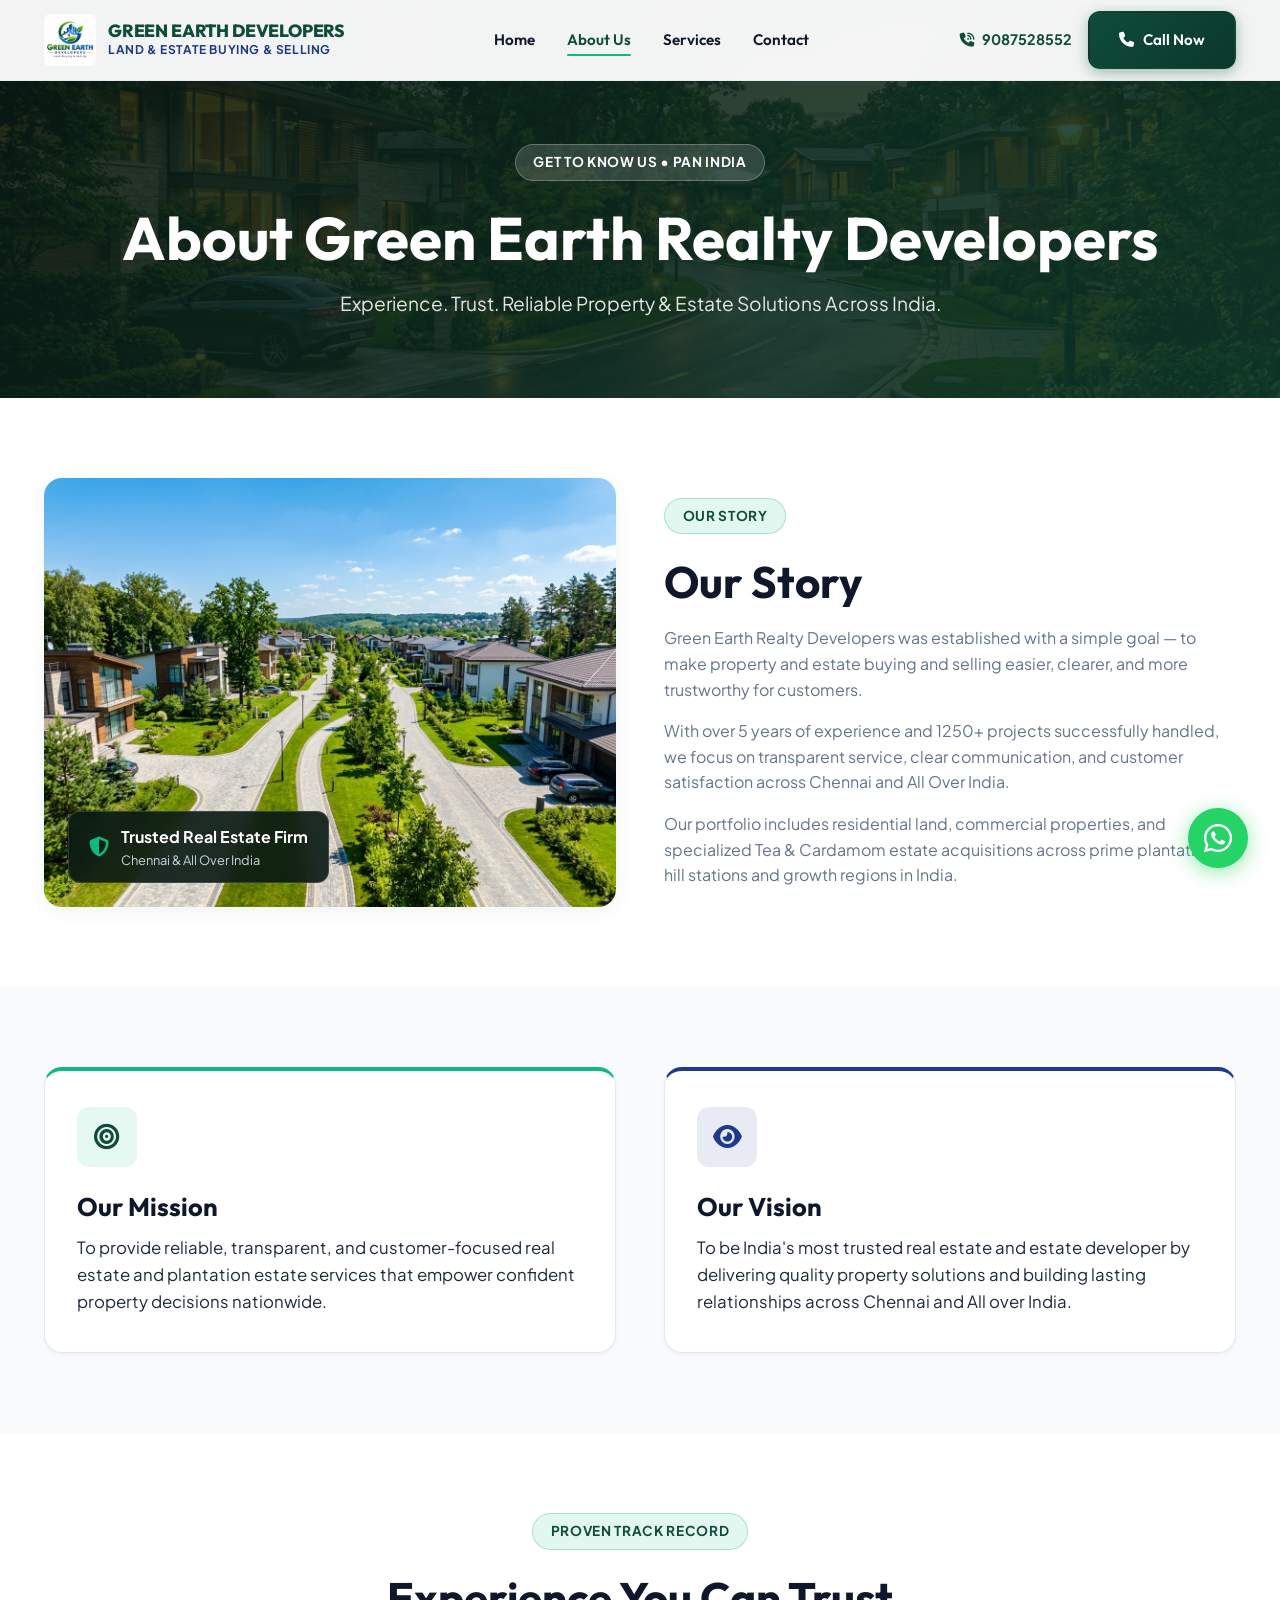
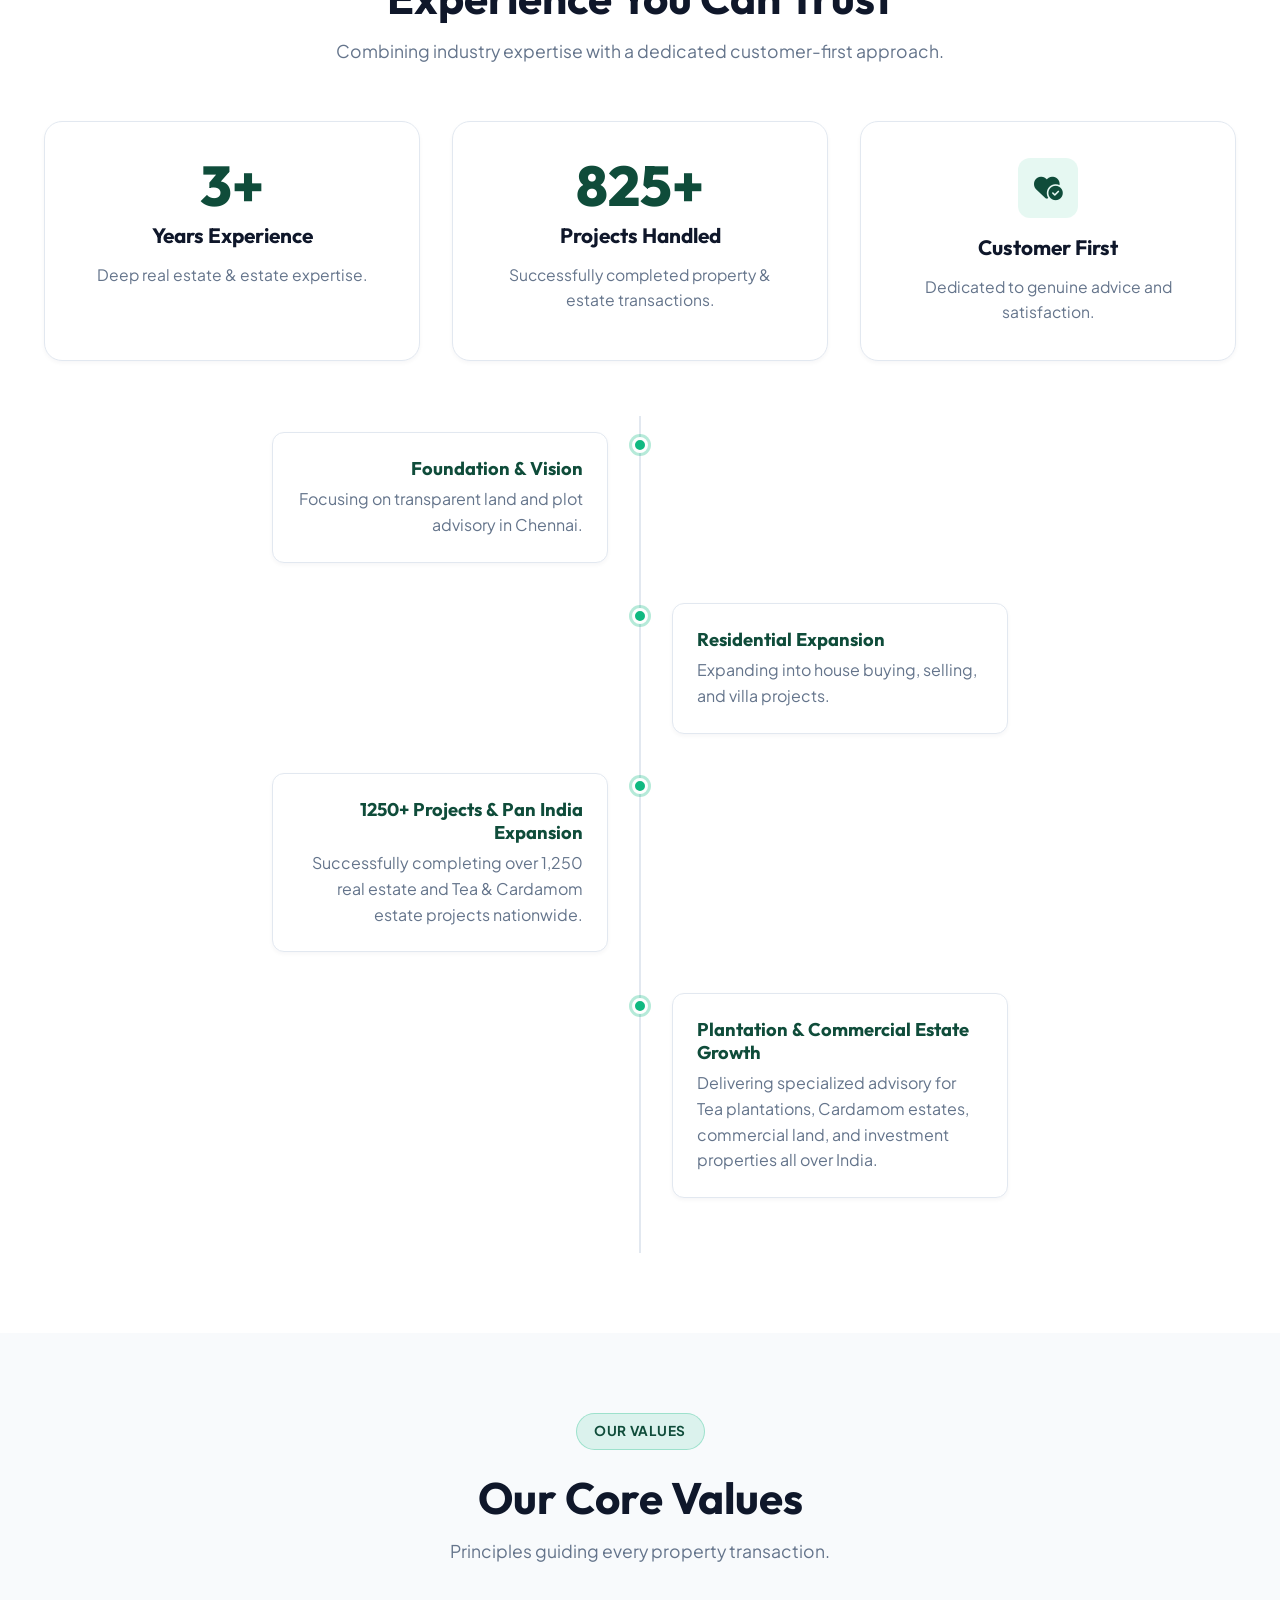
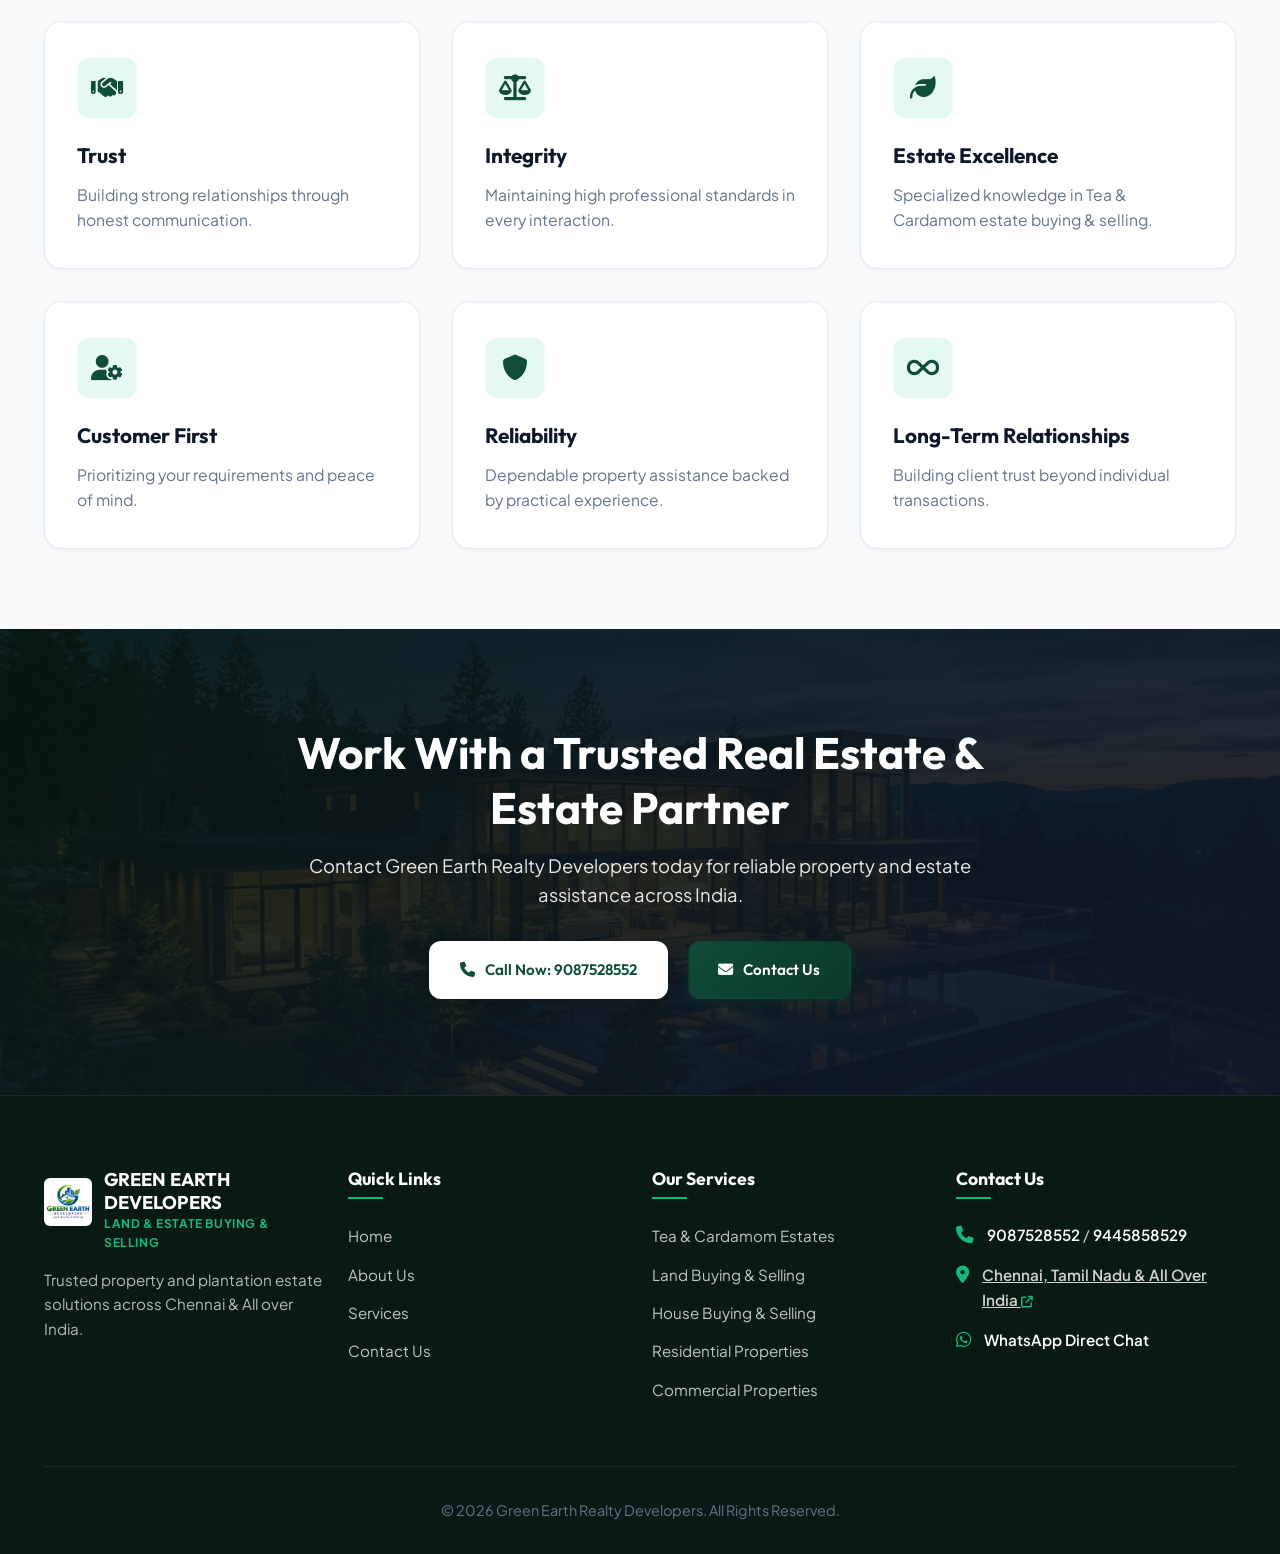
==== commit 922cebb0: "CHANGE" ====
--- a/about.html
+++ b/about.html
@@ -3,8 +3,8 @@
 <head>
   <meta charset="UTF-8">
   <meta name="viewport" content="width=device-width, initial-scale=1.0">
-  <title>About Green Earth Realty Developers | Real Estate Company in Chennai</title>
-  <meta name="description" content="Learn about Green Earth Realty Developers - over 5 years of experience and 200+ projects in Chennai real estate.">
+  <title>About Green Earth Realty Developers | Real Estate & Estate Firm Chennai & All Over India</title>
+  <meta name="description" content="Learn about Green Earth Realty Developers - over 5 years of experience and 1250+ projects in land, residential property, and tea & cardamom estates across Chennai and All over India.">
   
   <link rel="icon" type="image/jpeg" href="logo.jpg">
   <link rel="stylesheet" href="https://cdnjs.cloudflare.com/ajax/libs/font-awesome/6.4.0/css/all.min.css">
@@ -19,7 +19,7 @@
         <img src="logo.jpg" alt="Green Earth Realty Developers Logo">
         <div class="brand-info">
           <span class="brand-title">GREEN EARTH DEVELOPERS</span>
-          <span class="brand-tagline">Land Buying & Selling</span>
+          <span class="brand-tagline">Land & Estate Buying & Selling</span>
         </div>
       </a>
 
@@ -54,7 +54,7 @@
         <img src="logo.jpg" alt="Green Earth Logo">
         <div class="brand-info">
           <span class="brand-title">GREEN EARTH DEVELOPERS</span>
-          <span class="brand-tagline">Land Buying & Selling</span>
+          <span class="brand-tagline">Land & Estate Buying & Selling</span>
         </div>
       </a>
       <button class="drawer-close" aria-label="Close Menu">
@@ -81,9 +81,9 @@
   <section class="page-hero" style="background-image: url('hero-about.jpg');">
     <div class="page-hero-overlay"></div>
     <div class="container text-center">
-      <span class="badge-pill badge-light">GET TO KNOW US</span>
+      <span class="badge-pill badge-light">GET TO KNOW US &bull; PAN INDIA</span>
       <h1>About Green Earth Realty Developers</h1>
-      <p>Experience. Trust. Reliable Property Solutions.</p>
+      <p>Experience. Trust. Reliable Property & Estate Solutions Across India.</p>
     </div>
   </section>
 
@@ -97,7 +97,7 @@
             <i class="fa-solid fa-shield-halved"></i>
             <div>
               <strong>Trusted Real Estate Firm</strong>
-              <div style="font-size: 0.8rem; color: #CBD5E1;">Chennai, Tamil Nadu</div>
+              <div style="font-size: 0.8rem; color: #CBD5E1;">Chennai & All Over India</div>
             </div>
           </div>
         </div>
@@ -105,8 +105,9 @@
         <div>
           <span class="badge-pill">OUR STORY</span>
           <h2 style="margin-bottom: 1rem;">Our Story</h2>
-          <p>Green Earth Realty Developers was established with a simple goal — to make property buying and selling easier, clearer and more trustworthy for customers.</p>
-          <p>With more than 5 years of experience and 200+ projects successfully handled, we focus on transparent service, clear communication, and customer satisfaction across Chennai.</p>
+          <p>Green Earth Realty Developers was established with a simple goal — to make property and estate buying and selling easier, clearer, and more trustworthy for customers.</p>
+          <p>With over 5 years of experience and 1250+ projects successfully handled, we focus on transparent service, clear communication, and customer satisfaction across Chennai and All Over India.</p>
+          <p>Our portfolio includes residential land, commercial properties, and specialized Tea & Cardamom estate acquisitions across prime plantation hill stations and growth regions in India.</p>
         </div>
       </div>
     </div>
@@ -120,14 +121,14 @@
         <div class="card" style="border-top: 4px solid var(--primary-accent);">
           <div class="card-icon"><i class="fa-solid fa-bullseye"></i></div>
           <h2 style="font-size: 1.6rem; margin-bottom: 0.75rem;">Our Mission</h2>
-          <p style="font-size: 1.05rem; line-height: 1.6; color: var(--text-main);">To provide reliable, transparent, and customer-focused real estate services that empower confident property decisions.</p>
+          <p style="font-size: 1.05rem; line-height: 1.6; color: var(--text-main);">To provide reliable, transparent, and customer-focused real estate and plantation estate services that empower confident property decisions nationwide.</p>
         </div>
 
         <!-- VISION CARD -->
         <div class="card" style="border-top: 4px solid var(--secondary-blue);">
           <div class="card-icon" style="background: rgba(30, 58, 138, 0.1); color: var(--secondary-blue);"><i class="fa-solid fa-eye"></i></div>
           <h2 style="font-size: 1.6rem; margin-bottom: 0.75rem;">Our Vision</h2>
-          <p style="font-size: 1.05rem; line-height: 1.6; color: var(--text-main);">To be Chennai's most trusted real estate partner by delivering quality property solutions and building lasting relationships.</p>
+          <p style="font-size: 1.05rem; line-height: 1.6; color: var(--text-main);">To be India's most trusted real estate and estate developer by delivering quality property solutions and building lasting relationships across Chennai and All over India.</p>
         </div>
       </div>
     </div>
@@ -144,15 +145,15 @@
 
       <div class="grid-3" style="margin-bottom: 3.5rem;">
         <div class="card text-center" style="align-items: center;">
-          <div class="stat-number" style="font-size: 3.5rem; color: var(--primary-dark);">5+</div>
+          <div class="stat-number" style="font-size: 3.5rem; color: var(--primary-dark);" data-target="5+">5+</div>
           <h3>Years Experience</h3>
-          <p>Deep local real estate expertise in Chennai.</p>
+          <p>Deep real estate & estate expertise.</p>
         </div>
 
         <div class="card text-center" style="align-items: center;">
-          <div class="stat-number" style="font-size: 3.5rem; color: var(--primary-dark);">200+</div>
+          <div class="stat-number" style="font-size: 3.5rem; color: var(--primary-dark);" data-target="1250+">1250+</div>
           <h3>Projects Handled</h3>
-          <p>Successfully completed property transactions.</p>
+          <p>Successfully completed property & estate transactions.</p>
         </div>
 
         <div class="card text-center" style="align-items: center;">
@@ -183,16 +184,16 @@
         <div class="timeline-item">
           <div class="timeline-dot"></div>
           <div class="timeline-content">
-            <h4>200+ Projects Milestone</h4>
-            <p>Successfully completing over 200 real estate projects.</p>
+            <h4>1250+ Projects & Pan India Expansion</h4>
+            <p>Successfully completing over 1,250 real estate and Tea & Cardamom estate projects nationwide.</p>
           </div>
         </div>
 
         <div class="timeline-item">
           <div class="timeline-dot"></div>
           <div class="timeline-content">
-            <h4>Commercial & Investment Growth</h4>
-            <p>Delivering comprehensive consultation for commercial plots and investments.</p>
+            <h4>Plantation & Commercial Estate Growth</h4>
+            <p>Delivering specialized advisory for Tea plantations, Cardamom estates, commercial land, and investment properties all over India.</p>
           </div>
         </div>
       </div>
@@ -222,9 +223,9 @@
         </div>
 
         <div class="card">
-          <div class="card-icon"><i class="fa-solid fa-glass-water-droplet"></i></div>
-          <h3>Transparency</h3>
-          <p>Full clarity across documentation and processes.</p>
+          <div class="card-icon"><i class="fa-solid fa-leaf"></i></div>
+          <h3>Estate Excellence</h3>
+          <p>Specialized knowledge in Tea & Cardamom estate buying & selling.</p>
         </div>
 
         <div class="card">
@@ -252,8 +253,8 @@
   <section class="cta-banner" style="background-image: url('cta-bg.jpg');">
     <div class="cta-overlay"></div>
     <div class="container text-center">
-      <h2>Work With a Trusted Chennai Real Estate Partner</h2>
-      <p>Contact Green Earth Realty Developers today for reliable property assistance.</p>
+      <h2>Work With a Trusted Real Estate & Estate Partner</h2>
+      <p>Contact Green Earth Realty Developers today for reliable property and estate assistance across India.</p>
       <div class="cta-btns">
         <a href="tel:9087528552" class="btn btn-white">
           <i class="fa-solid fa-phone"></i> Call Now: 9087528552
@@ -274,10 +275,10 @@
             <img src="logo.jpg" alt="Green Earth Logo" style="height: 48px; border-radius: 6px;">
             <div>
               <h3 style="margin: 0; color: #FFF; font-size: 1.15rem;">GREEN EARTH DEVELOPERS</h3>
-              <p class="tagline" style="margin: 0; font-size: 0.75rem;">Land Buying & Selling</p>
+              <p class="tagline" style="margin: 0; font-size: 0.75rem;">Land & Estate Buying & Selling</p>
             </div>
           </a>
-          <p class="footer-desc">Trusted property solutions for land, houses and residential properties in Chennai.</p>
+          <p class="footer-desc">Trusted property and plantation estate solutions across Chennai & All over India.</p>
         </div>
 
         <div>
@@ -293,11 +294,11 @@
         <div>
           <h4 class="footer-title">Our Services</h4>
           <ul class="footer-links">
+            <li><a href="services.html">Tea & Cardamom Estates</a></li>
             <li><a href="services.html">Land Buying & Selling</a></li>
             <li><a href="services.html">House Buying & Selling</a></li>
             <li><a href="services.html">Residential Properties</a></li>
             <li><a href="services.html">Commercial Properties</a></li>
-            <li><a href="services.html">Property Consultation</a></li>
           </ul>
         </div>
 
@@ -312,7 +313,11 @@
             </li>
             <li class="footer-contact-item">
               <i class="fa-solid fa-location-dot"></i>
-              <div>Chennai, Tamil Nadu, India</div>
+              <div>
+                <a href="https://maps.app.goo.gl/vcn4dtseE9NM3REn7" target="_blank" rel="noopener" style="color: inherit; text-decoration: underline;">
+                  Chennai, Tamil Nadu & All Over India <i class="fa-solid fa-arrow-up-right-from-square" style="font-size: 0.75rem;"></i>
+                </a>
+              </div>
             </li>
             <li class="footer-contact-item">
               <i class="fa-brands fa-whatsapp"></i>
@@ -336,3 +341,4 @@
   <script src="main.js"></script>
 </body>
 </html>
+
--- a/styles.css
+++ b/styles.css
@@ -342,14 +342,15 @@
 }
 
 .brand-logo img {
-  height: 48px;
+  height: 52px;
   width: auto;
   object-fit: contain;
+  border-radius: 6px;
   transition: var(--transition-normal);
 }
 
 .header.scrolled .brand-logo img {
-  height: 42px;
+  height: 44px;
 }
 
 .brand-info {
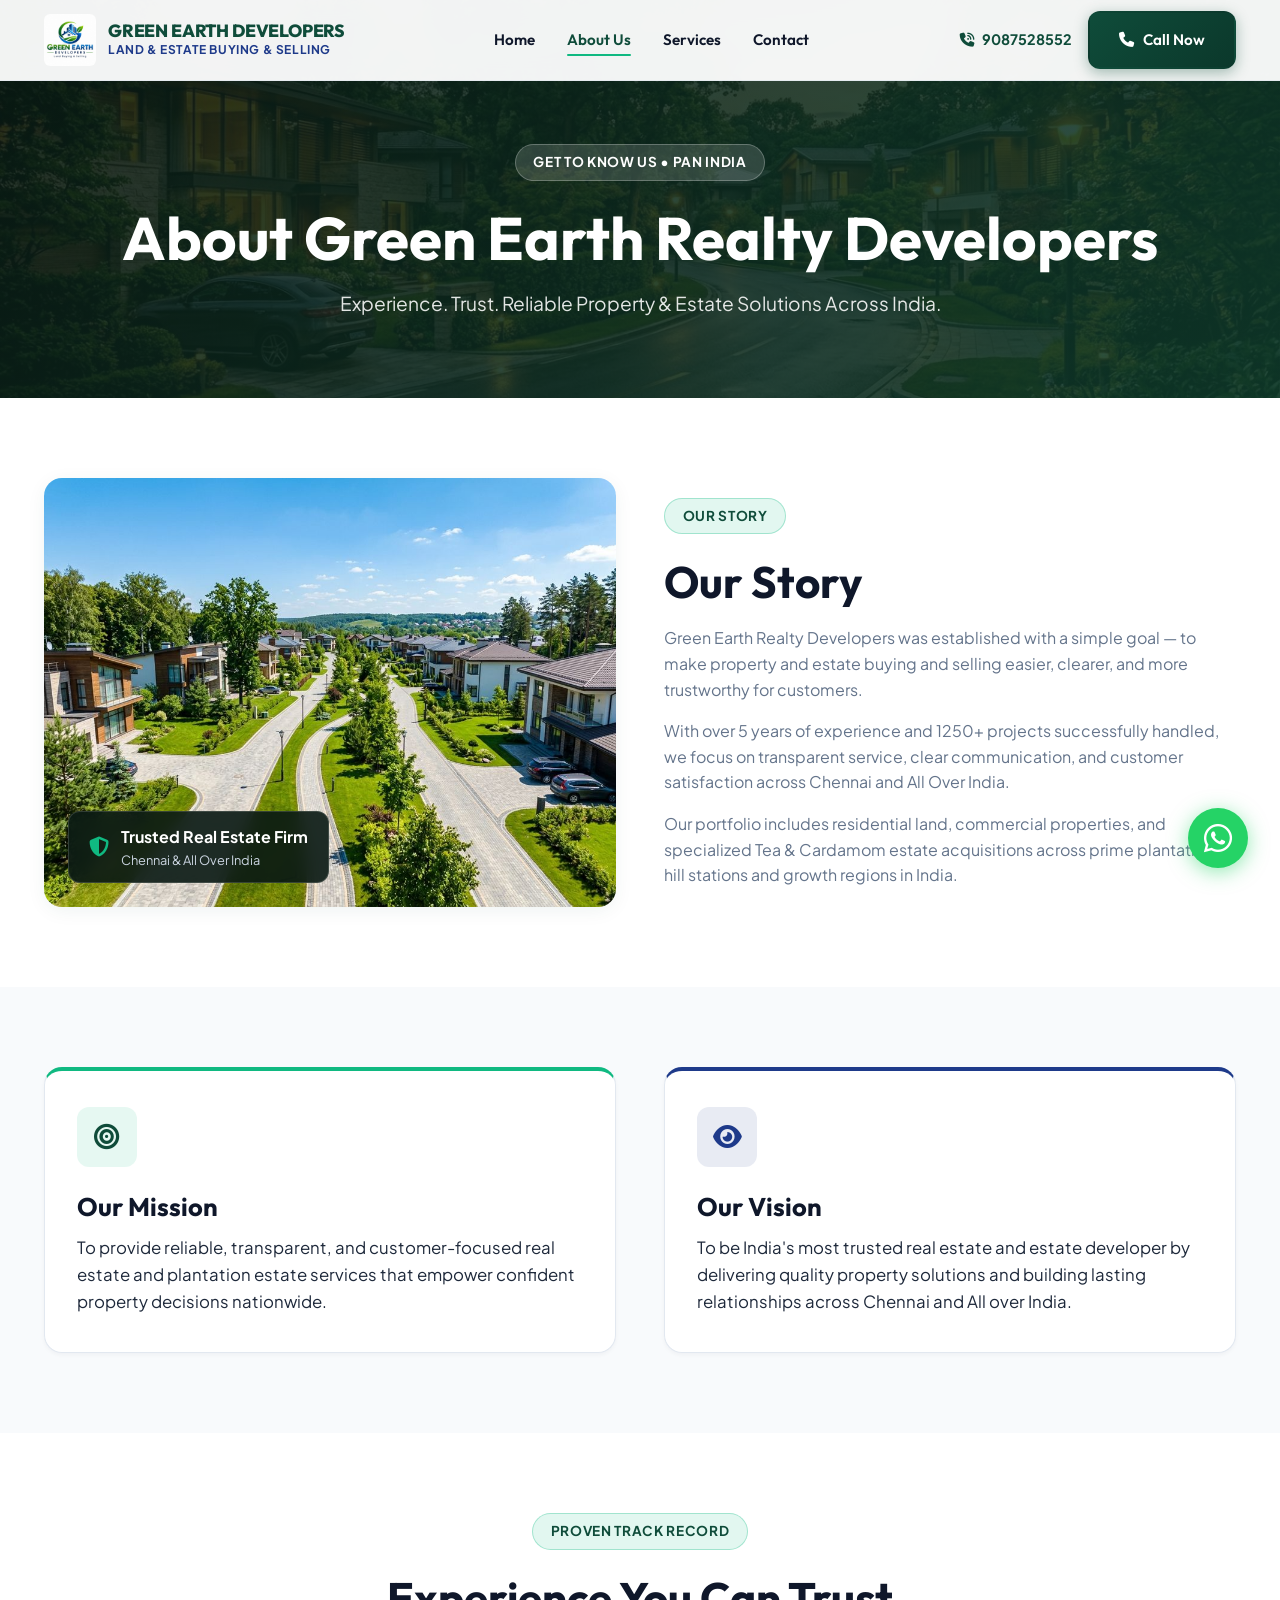
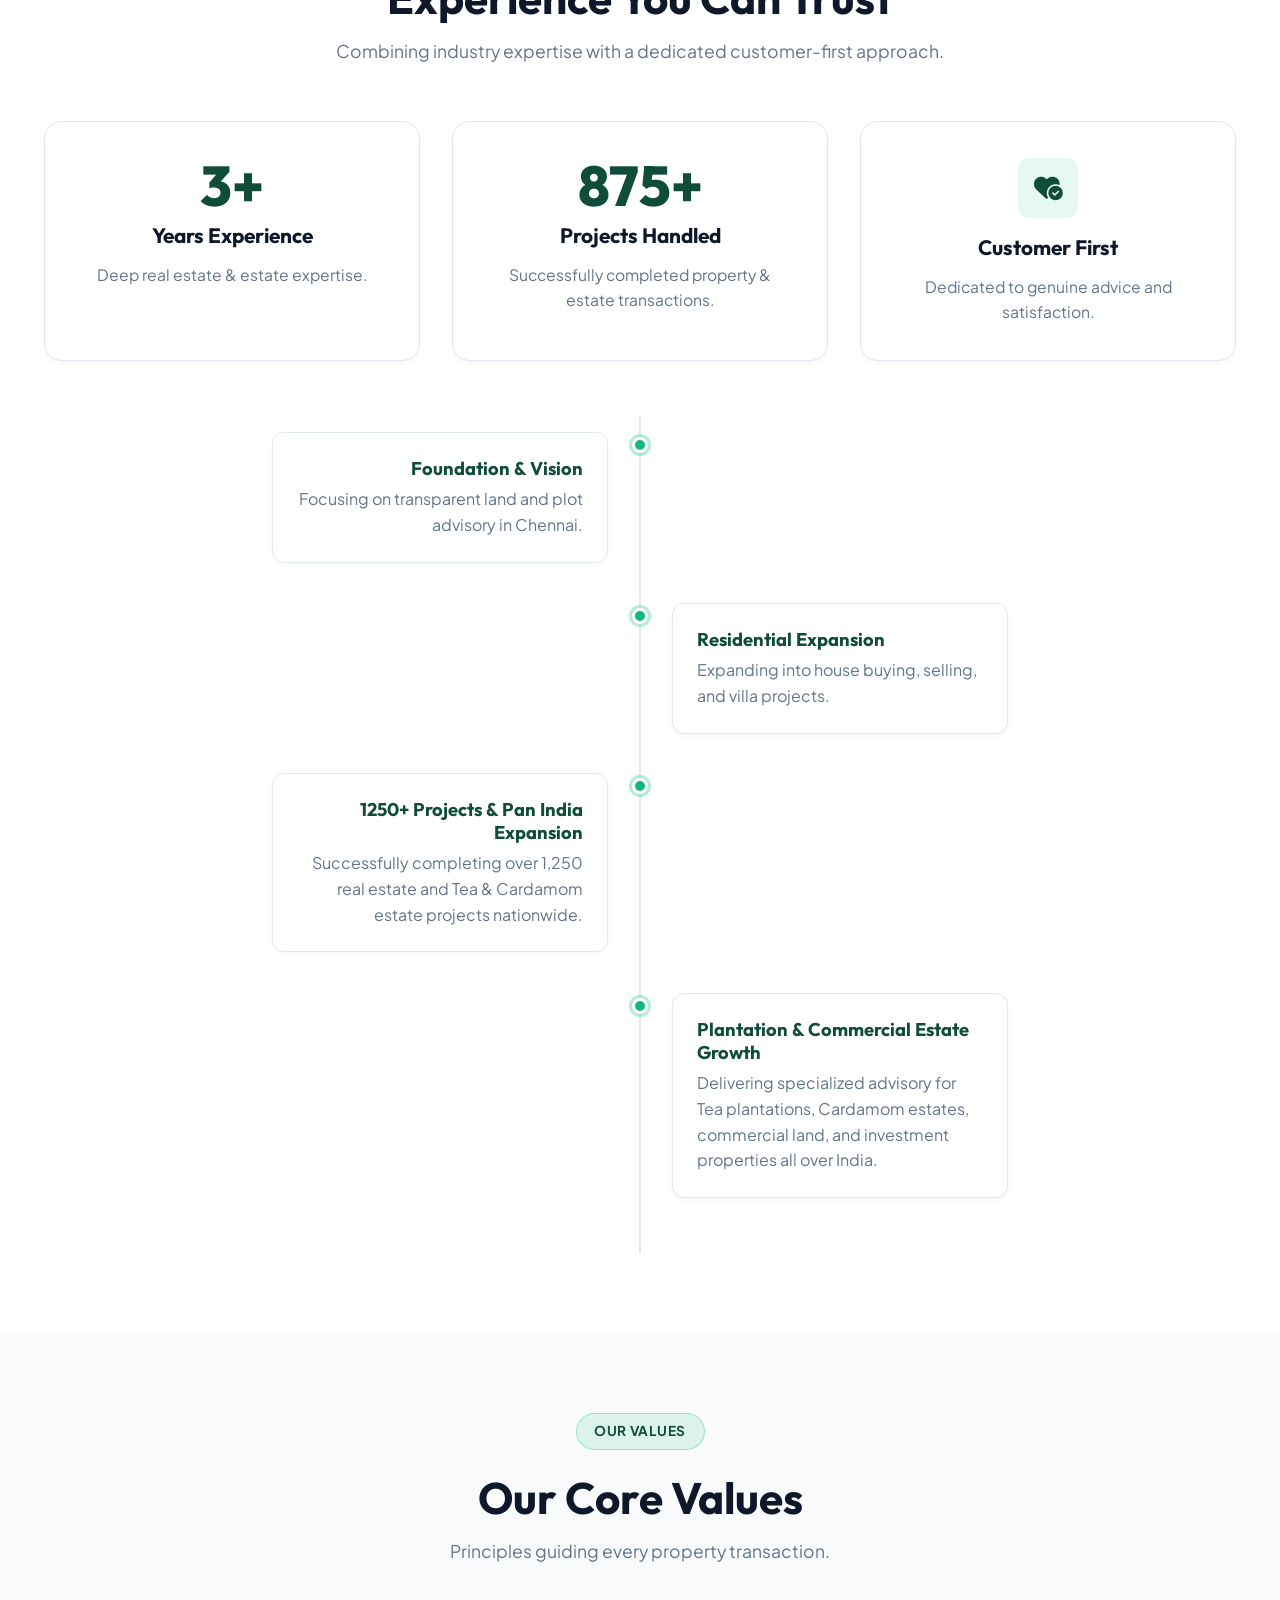
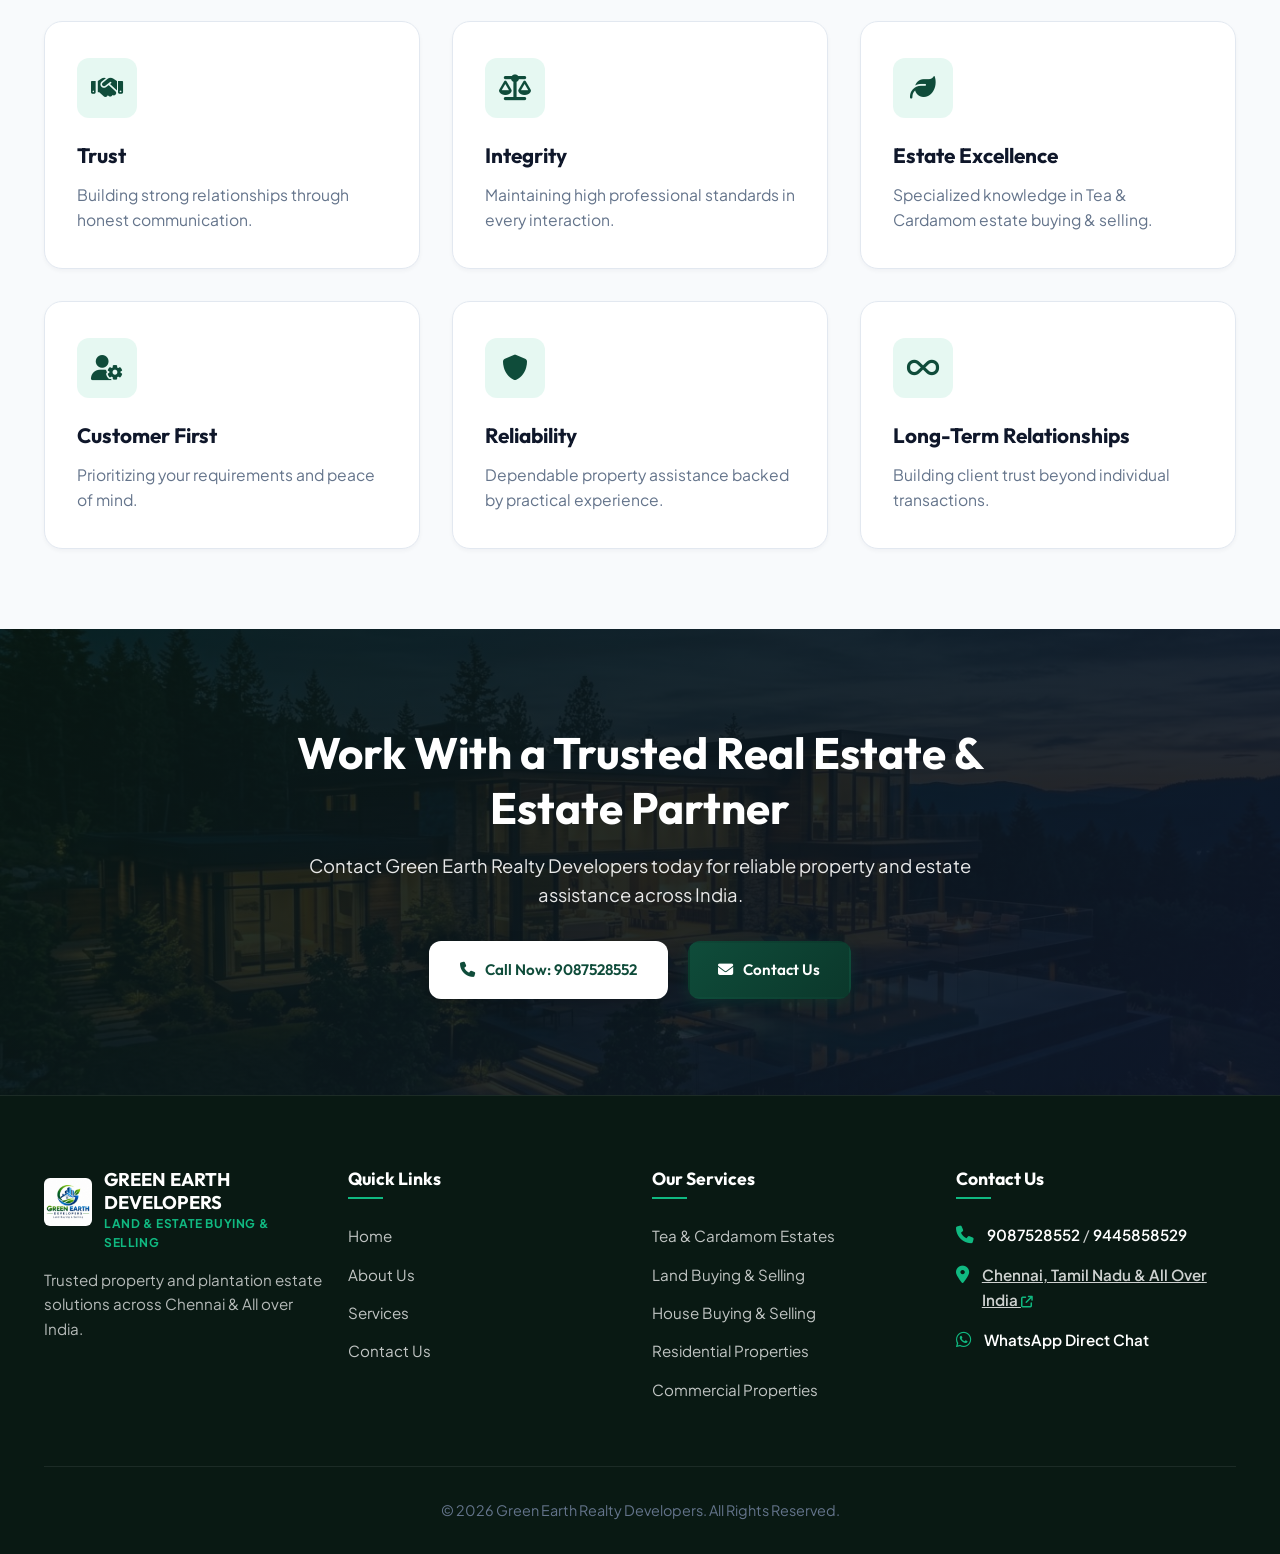
==== commit d5de8c73: "final change" ====
--- a/about.html
+++ b/about.html
@@ -7,6 +7,7 @@
   <meta name="description" content="Learn about Green Earth Realty Developers - over 5 years of experience and 1250+ projects in land, residential property, and tea & cardamom estates across Chennai and All over India.">
   
   <link rel="icon" type="image/jpeg" href="logo.jpg">
+  <link rel="preconnect" href="https://cdnjs.cloudflare.com" crossorigin>
   <link rel="stylesheet" href="https://cdnjs.cloudflare.com/ajax/libs/font-awesome/6.4.0/css/all.min.css">
   <link rel="stylesheet" href="styles.css">
 </head>
@@ -92,7 +93,7 @@
     <div class="container">
       <div class="grid-2">
         <div class="img-wrapper aspect-4-3">
-          <img src="intro-home.jpg" alt="Green Earth Housing Development">
+          <img decoding="async" loading="lazy" src="intro-home.jpg" alt="Green Earth Housing Development">
           <div class="img-badge">
             <i class="fa-solid fa-shield-halved"></i>
             <div>
@@ -272,7 +273,7 @@
       <div class="grid-4" style="align-items: start;">
         <div class="footer-brand">
           <a href="index.html" style="display: flex; align-items: center; gap: 0.75rem; margin-bottom: 1rem;">
-            <img src="logo.jpg" alt="Green Earth Logo" style="height: 48px; border-radius: 6px;">
+            <img decoding="async" loading="lazy" src="logo.jpg" alt="Green Earth Logo" style="height: 48px; border-radius: 6px;">
             <div>
               <h3 style="margin: 0; color: #FFF; font-size: 1.15rem;">GREEN EARTH DEVELOPERS</h3>
               <p class="tagline" style="margin: 0; font-size: 0.75rem;">Land & Estate Buying & Selling</p>
@@ -338,7 +339,7 @@
     <i class="fa-brands fa-whatsapp"></i>
   </a>
 
-  <script src="main.js"></script>
+  <script src="main.js" defer></script>
 </body>
 </html>
 
--- a/styles.css
+++ b/styles.css
@@ -568,6 +568,33 @@
   padding: 3rem 1rem;
 }
 
+/* --- HERO LOGO --- */
+.hero-logo-wrapper {
+  width: 100%;
+  display: flex;
+  align-items: center;
+  justify-content: center;
+  margin: 0 auto 1.75rem auto;
+  animation: fadeInDown 0.8s ease-out forwards;
+}
+
+.hero-logo-img {
+  width: 190px;
+  height: 190px;
+  object-fit: contain;
+  border-radius: 26px;
+  background-color: #FFFFFF;
+  padding: 14px;
+  box-shadow: 0 20px 50px rgba(0, 0, 0, 0.45), 0 0 35px rgba(16, 185, 129, 0.4);
+  border: 3px solid #FFFFFF;
+  transition: transform 0.4s cubic-bezier(0.175, 0.885, 0.32, 1.275), box-shadow 0.4s ease;
+}
+
+.hero-logo-img:hover {
+  transform: scale(1.06) rotate(1.5deg);
+  box-shadow: 0 25px 60px rgba(0, 0, 0, 0.55), 0 0 45px rgba(16, 185, 129, 0.6);
+}
+
 .hero .badge-pill {
   animation: fadeInDown 0.8s ease-out forwards;
 }
@@ -1320,4 +1347,11 @@
     height: 52px;
     font-size: 1.7rem;
   }
-}
+
+  .hero-logo-img {
+    width: 140px;
+    height: 140px;
+    border-radius: 20px;
+    padding: 10px;
+  }
+}
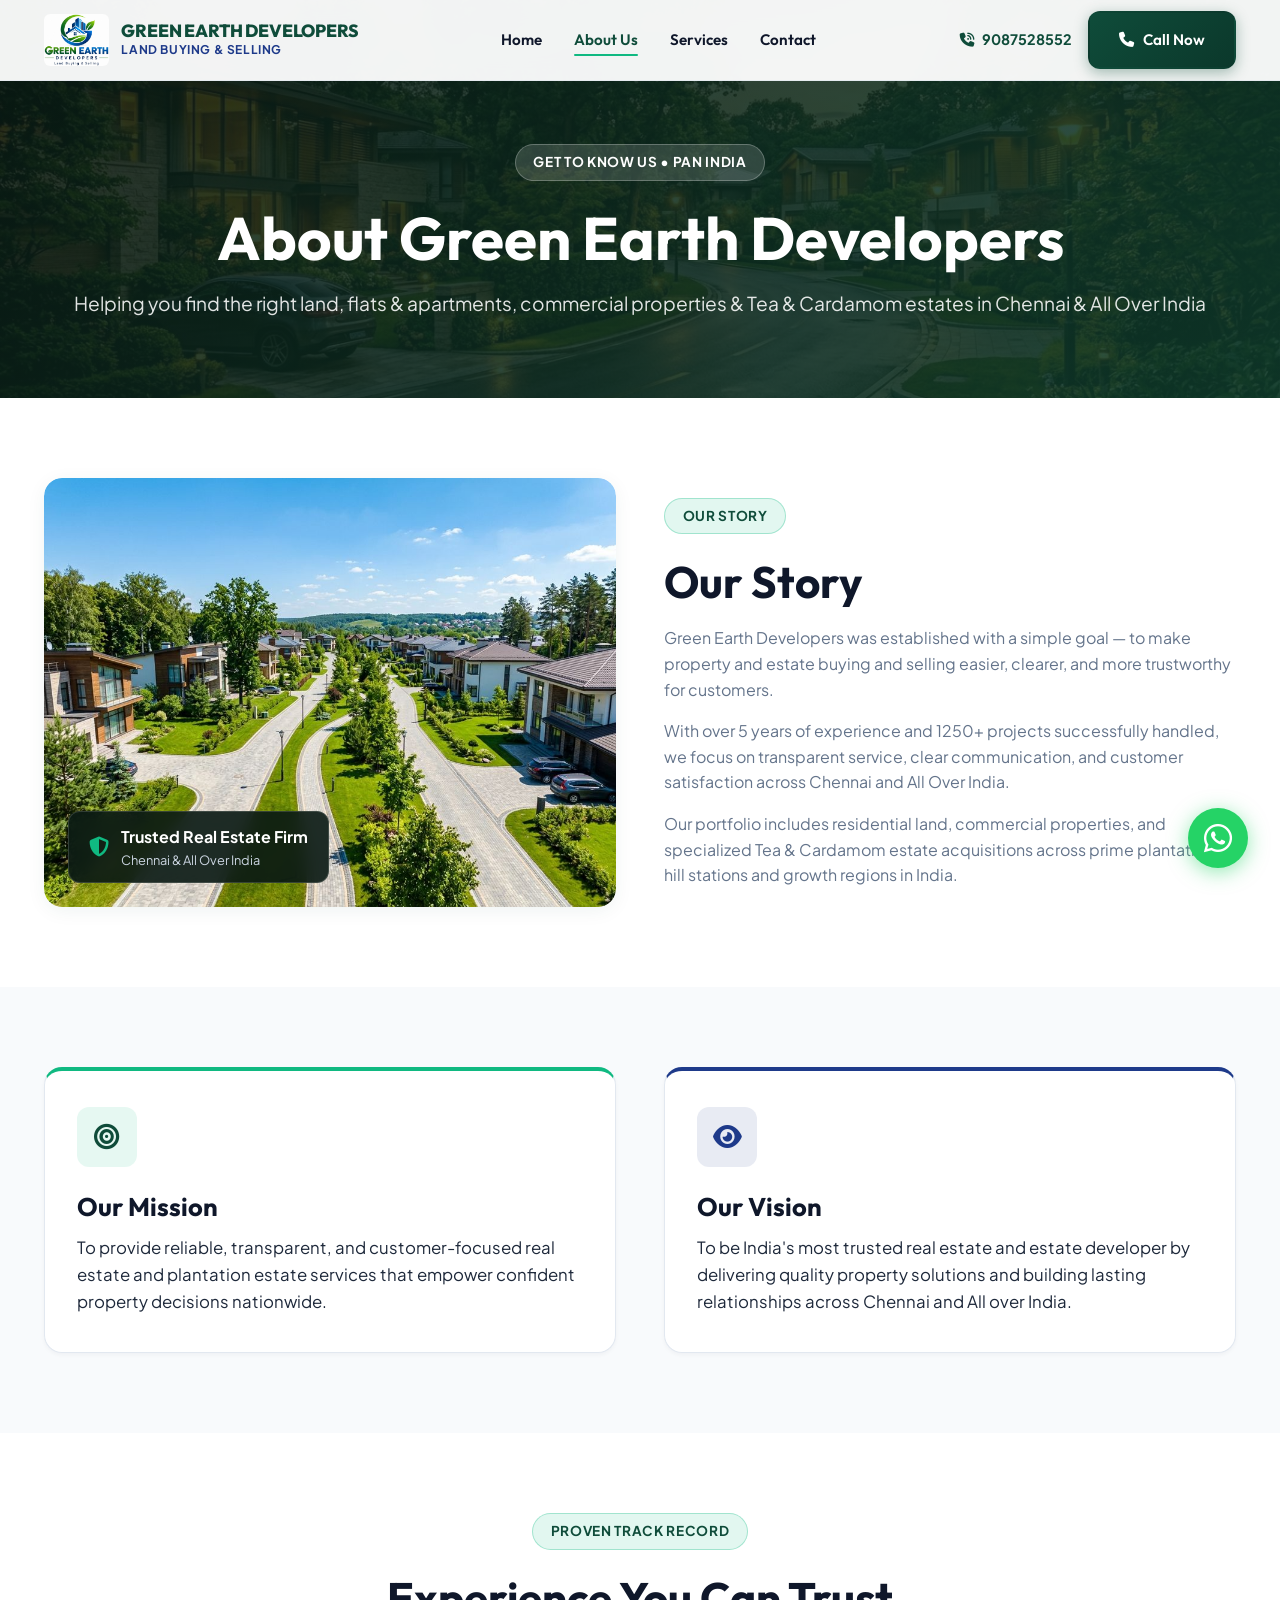
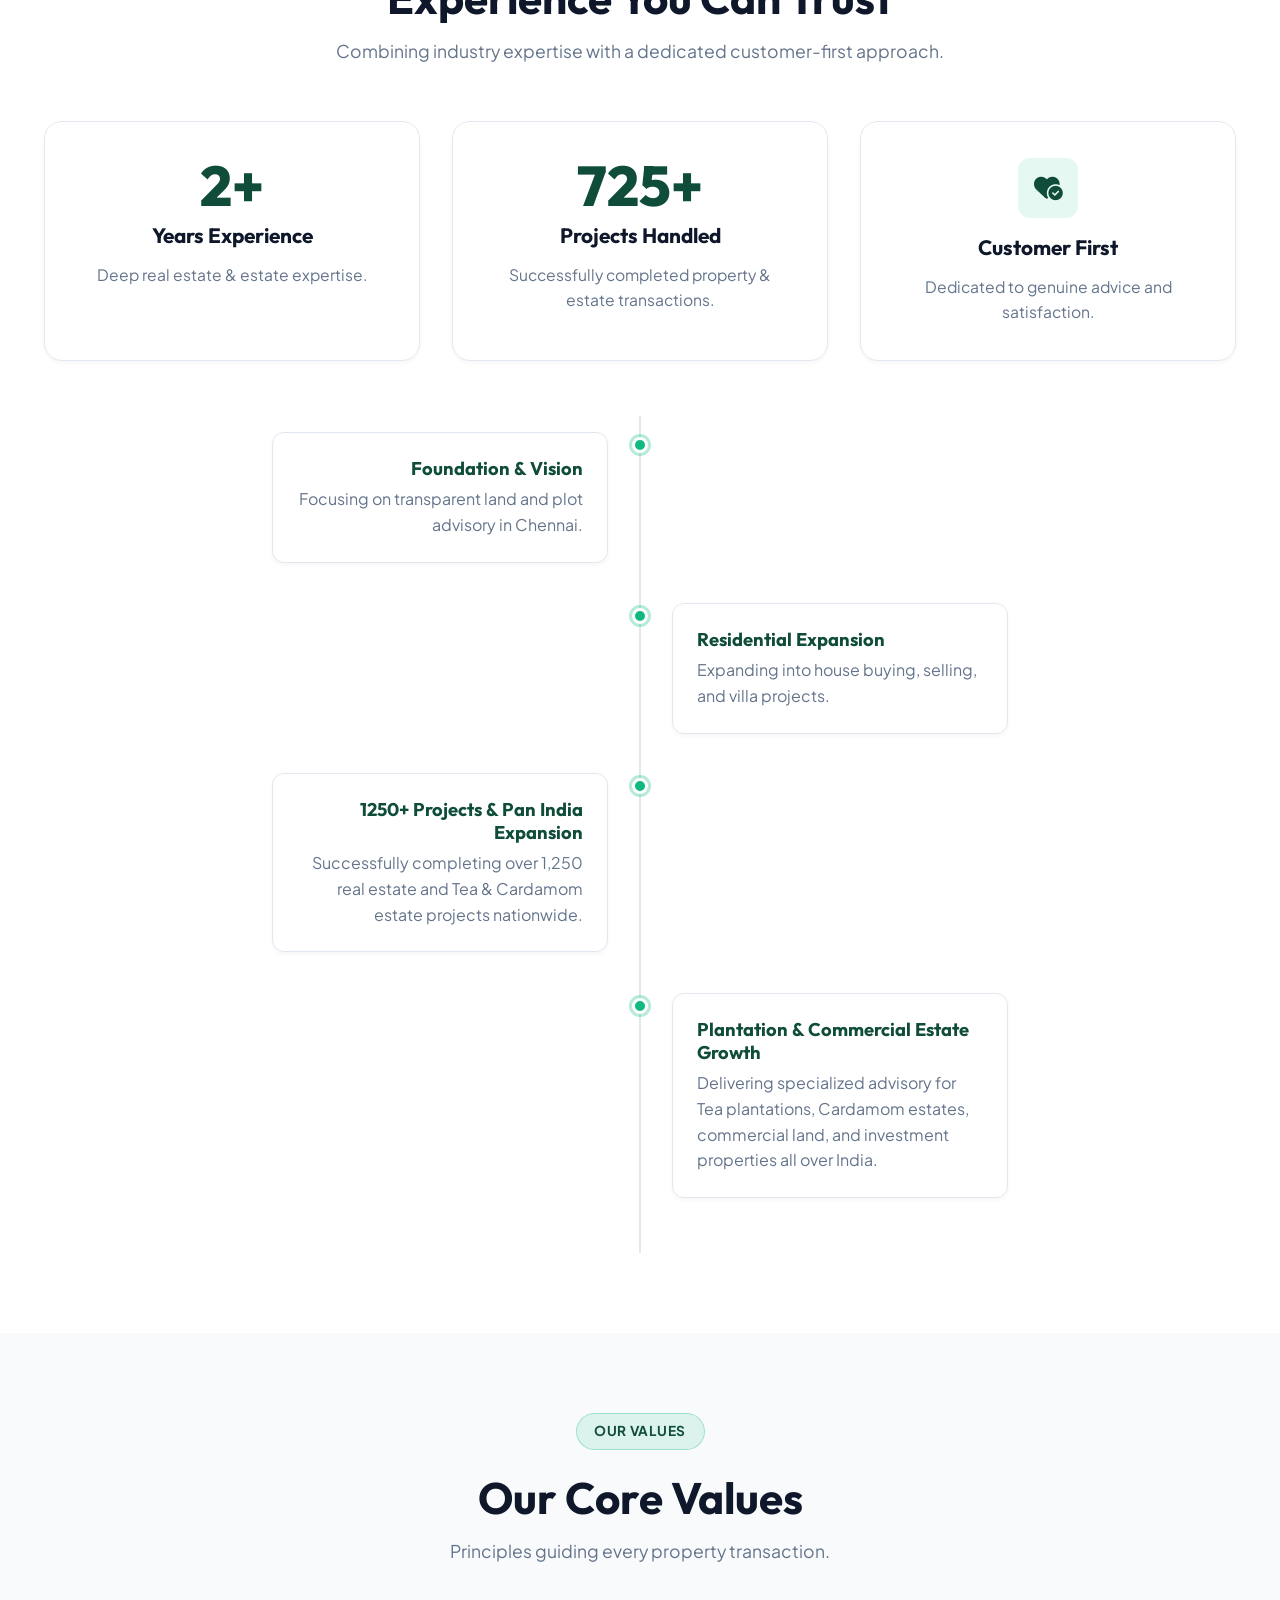
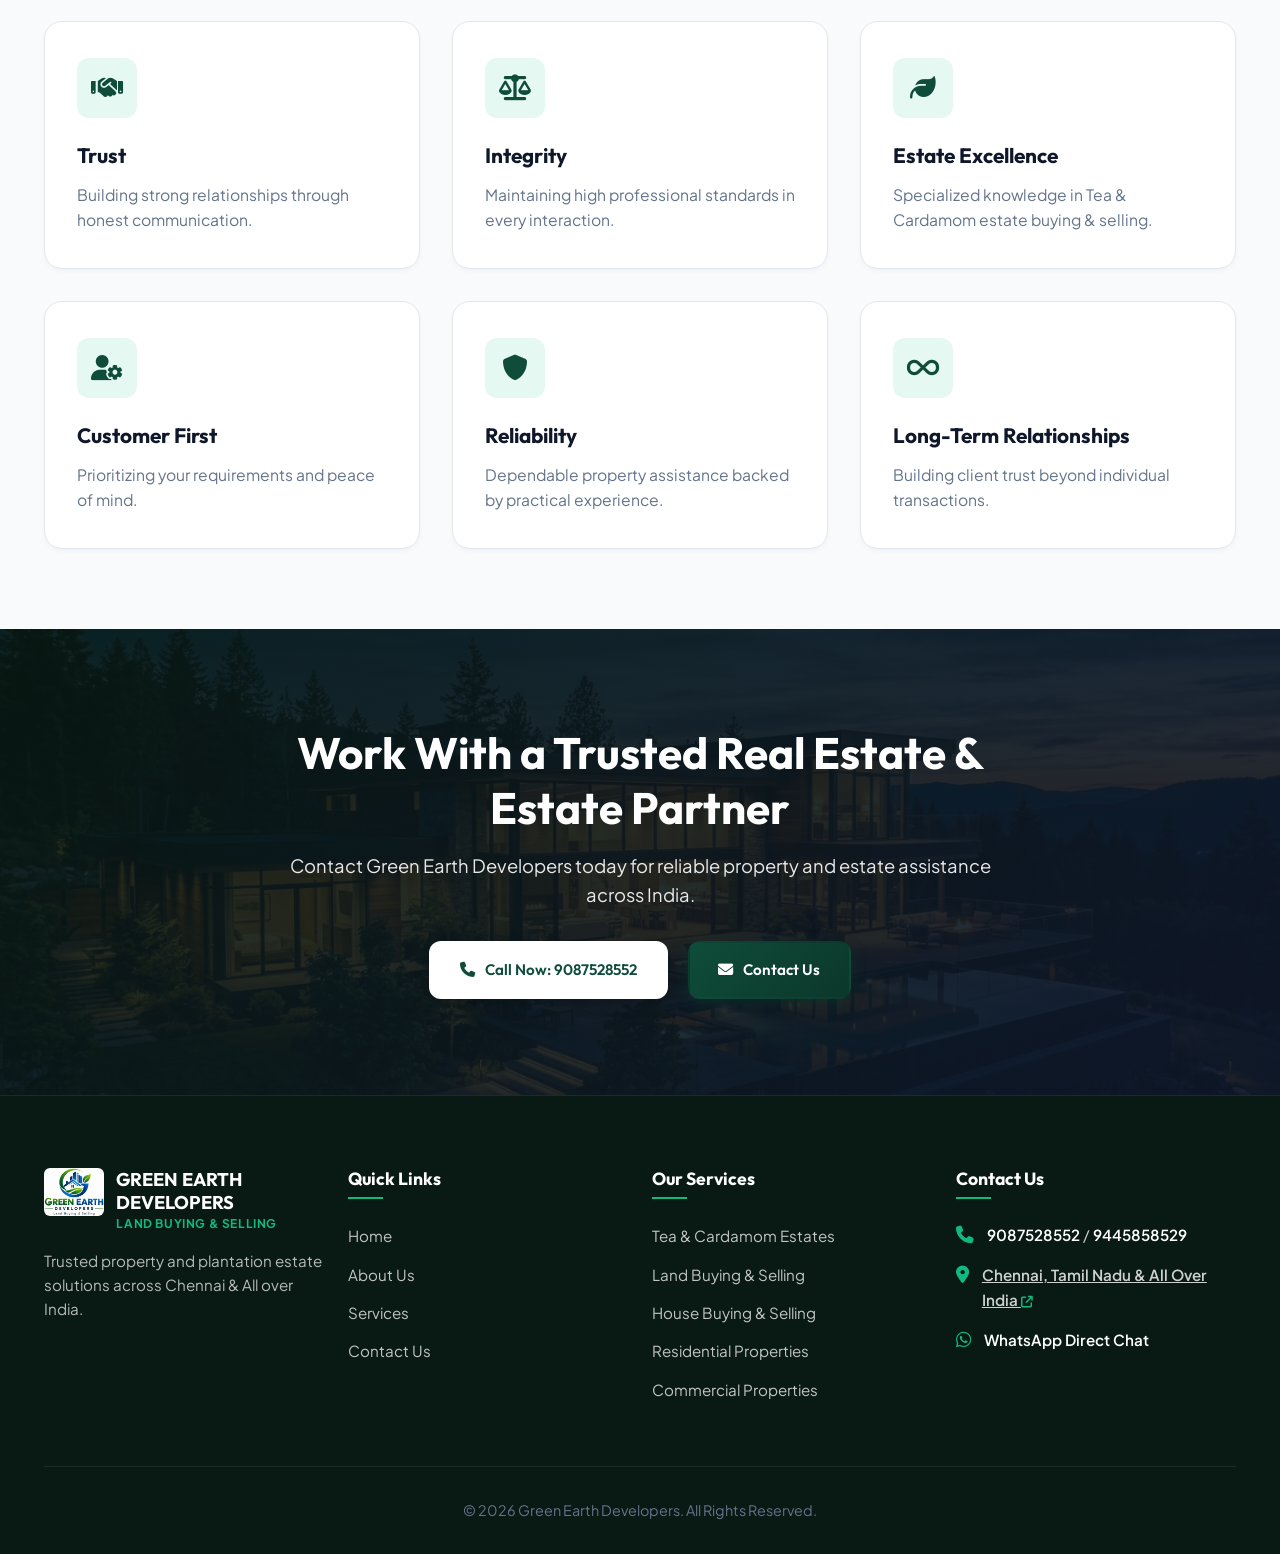
==== commit 6afcc659: "final change" ====
--- a/about.html
+++ b/about.html
@@ -3,8 +3,8 @@
 <head>
   <meta charset="UTF-8">
   <meta name="viewport" content="width=device-width, initial-scale=1.0">
-  <title>About Green Earth Realty Developers | Real Estate & Estate Firm Chennai & All Over India</title>
-  <meta name="description" content="Learn about Green Earth Realty Developers - over 5 years of experience and 1250+ projects in land, residential property, and tea & cardamom estates across Chennai and All over India.">
+  <title>About Green Earth Developers | Real Estate & Estate Firm Chennai & All Over India</title>
+  <meta name="description" content="Learn about Green Earth Developers - over 5 years of experience and 1250+ projects in land, residential property, and tea & cardamom estates across Chennai and All over India.">
   
   <link rel="icon" type="image/jpeg" href="logo.jpg">
   <link rel="preconnect" href="https://cdnjs.cloudflare.com" crossorigin>
@@ -17,10 +17,10 @@
   <header class="header">
     <div class="container header-container">
       <a href="index.html" class="brand-logo">
-        <img src="logo.jpg" alt="Green Earth Realty Developers Logo">
+        <img src="logo.jpg" alt="Green Earth Developers Logo">
         <div class="brand-info">
           <span class="brand-title">GREEN EARTH DEVELOPERS</span>
-          <span class="brand-tagline">Land & Estate Buying & Selling</span>
+          <span class="brand-tagline">Land Buying & Selling</span>
         </div>
       </a>
 
@@ -55,7 +55,7 @@
         <img src="logo.jpg" alt="Green Earth Logo">
         <div class="brand-info">
           <span class="brand-title">GREEN EARTH DEVELOPERS</span>
-          <span class="brand-tagline">Land & Estate Buying & Selling</span>
+          <span class="brand-tagline">Land Buying & Selling</span>
         </div>
       </a>
       <button class="drawer-close" aria-label="Close Menu">
@@ -72,7 +72,7 @@
       <a href="tel:9087528552" class="btn btn-primary">
         <i class="fa-solid fa-phone"></i> Call Now: 9087528552
       </a>
-      <a href="https://wa.me/919087528552?text=Hello%20Green%20Earth%20Realty%20Developers,%20I%20have%20an%20enquiry." target="_blank" rel="noopener" class="btn btn-whatsapp">
+      <a href="https://wa.me/919087528552?text=Hello%20Green%20Earth%20Developers,%20I%20have%20an%20enquiry." target="_blank" rel="noopener" class="btn btn-whatsapp">
         <i class="fa-brands fa-whatsapp"></i> WhatsApp Us
       </a>
     </div>
@@ -83,8 +83,8 @@
     <div class="page-hero-overlay"></div>
     <div class="container text-center">
       <span class="badge-pill badge-light">GET TO KNOW US &bull; PAN INDIA</span>
-      <h1>About Green Earth Realty Developers</h1>
-      <p>Experience. Trust. Reliable Property & Estate Solutions Across India.</p>
+      <h1>About Green Earth Developers</h1>
+      <p>Helping you find the right land, flats & apartments, commercial properties & Tea & Cardamom estates in Chennai & All Over India</p>
     </div>
   </section>
 
@@ -92,8 +92,12 @@
   <section class="section-padding" style="background-color: #FFFFFF;">
     <div class="container">
       <div class="grid-2">
-        <div class="img-wrapper aspect-4-3">
-          <img decoding="async" loading="lazy" src="intro-home.jpg" alt="Green Earth Housing Development">
+        <div class="img-wrapper aspect-4-3" style="overflow: hidden; border-radius: var(--radius-lg); position: relative;">
+          <video autoplay loop muted playsinline poster="intro-home.jpg" style="width: 100%; height: 100%; object-fit: cover; display: block; border-radius: var(--radius-lg);">
+            <source src="about-video.mp4" type="video/mp4">
+            <source src="1789659333573282.mp4" type="video/mp4">
+            <img decoding="async" loading="lazy" src="intro-home.jpg" alt="Green Earth Housing Development">
+          </video>
           <div class="img-badge">
             <i class="fa-solid fa-shield-halved"></i>
             <div>
@@ -106,7 +110,7 @@
         <div>
           <span class="badge-pill">OUR STORY</span>
           <h2 style="margin-bottom: 1rem;">Our Story</h2>
-          <p>Green Earth Realty Developers was established with a simple goal — to make property and estate buying and selling easier, clearer, and more trustworthy for customers.</p>
+          <p>Green Earth Developers was established with a simple goal — to make property and estate buying and selling easier, clearer, and more trustworthy for customers.</p>
           <p>With over 5 years of experience and 1250+ projects successfully handled, we focus on transparent service, clear communication, and customer satisfaction across Chennai and All Over India.</p>
           <p>Our portfolio includes residential land, commercial properties, and specialized Tea & Cardamom estate acquisitions across prime plantation hill stations and growth regions in India.</p>
         </div>
@@ -255,7 +259,7 @@
     <div class="cta-overlay"></div>
     <div class="container text-center">
       <h2>Work With a Trusted Real Estate & Estate Partner</h2>
-      <p>Contact Green Earth Realty Developers today for reliable property and estate assistance across India.</p>
+      <p>Contact Green Earth Developers today for reliable property and estate assistance across India.</p>
       <div class="cta-btns">
         <a href="tel:9087528552" class="btn btn-white">
           <i class="fa-solid fa-phone"></i> Call Now: 9087528552
@@ -276,7 +280,7 @@
             <img decoding="async" loading="lazy" src="logo.jpg" alt="Green Earth Logo" style="height: 48px; border-radius: 6px;">
             <div>
               <h3 style="margin: 0; color: #FFF; font-size: 1.15rem;">GREEN EARTH DEVELOPERS</h3>
-              <p class="tagline" style="margin: 0; font-size: 0.75rem;">Land & Estate Buying & Selling</p>
+              <p class="tagline" style="margin: 0; font-size: 0.75rem;">Land Buying & Selling</p>
             </div>
           </a>
           <p class="footer-desc">Trusted property and plantation estate solutions across Chennai & All over India.</p>
@@ -329,13 +333,13 @@
       </div>
 
       <div class="footer-bottom">
-        <p>&copy; 2026 Green Earth Realty Developers. All Rights Reserved.</p>
+        <p>&copy; 2026 Green Earth Developers. All Rights Reserved.</p>
       </div>
     </div>
   </footer>
 
   <!-- FLOATING WHATSAPP BUTTON -->
-  <a href="https://wa.me/919087528552?text=Hello%20Green%20Earth%20Realty%20Developers,%20I%20want%20to%20know%20more%20about%20your%20company." target="_blank" rel="noopener" class="floating-whatsapp" aria-label="Chat on WhatsApp">
+  <a href="https://wa.me/919087528552?text=Hello%20Green%20Earth%20Developers,%20I%20want%20to%20know%20more%20about%20your%20company." target="_blank" rel="noopener" class="floating-whatsapp" aria-label="Chat on WhatsApp">
     <i class="fa-brands fa-whatsapp"></i>
   </a>
 
--- a/styles.css
+++ b/styles.css
@@ -1,5 +1,5 @@
 /* ==========================================================================
-   GREEN EARTH REALTY DEVELOPERS - MAIN STYLESHEET
+   GREEN EARTH DEVELOPERS - MAIN STYLESHEET
    Brand Colors: Deep Emerald Green (#0F4C3A), Sapphire Blue (#1E3A8A), Slate Navy (#0F172A), Emerald Leaf (#10B981)
    ========================================================================== */
 
@@ -574,25 +574,35 @@
   display: flex;
   align-items: center;
   justify-content: center;
-  margin: 0 auto 1.75rem auto;
+  margin: 0 auto 2rem auto;
   animation: fadeInDown 0.8s ease-out forwards;
 }
 
-.hero-logo-img {
-  width: 190px;
-  height: 190px;
-  object-fit: contain;
-  border-radius: 26px;
+.hero-logo-box {
+  width: 380px;
+  max-width: 92vw;
+  height: 240px;
+  border-radius: 20px;
+  overflow: hidden;
+  position: relative;
   background-color: #FFFFFF;
-  padding: 14px;
-  box-shadow: 0 20px 50px rgba(0, 0, 0, 0.45), 0 0 35px rgba(16, 185, 129, 0.4);
-  border: 3px solid #FFFFFF;
+  box-shadow: 0 25px 60px rgba(0, 0, 0, 0.5), 0 0 45px rgba(16, 185, 129, 0.45);
+  border: 4px solid #FFFFFF;
   transition: transform 0.4s cubic-bezier(0.175, 0.885, 0.32, 1.275), box-shadow 0.4s ease;
 }
 
-.hero-logo-img:hover {
-  transform: scale(1.06) rotate(1.5deg);
-  box-shadow: 0 25px 60px rgba(0, 0, 0, 0.55), 0 0 45px rgba(16, 185, 129, 0.6);
+.hero-logo-box:hover {
+  transform: scale(1.04) rotate(1deg);
+  box-shadow: 0 30px 75px rgba(0, 0, 0, 0.6), 0 0 55px rgba(16, 185, 129, 0.65);
+}
+
+.hero-logo-img,
+.hero-logo-video {
+  width: 100%;
+  height: 100%;
+  object-fit: cover;
+  transform: scale(1.22);
+  display: block;
 }
 
 .hero .badge-pill {
@@ -1348,10 +1358,11 @@
     font-size: 1.7rem;
   }
 
-  .hero-logo-img {
-    width: 140px;
-    height: 140px;
-    border-radius: 20px;
-    padding: 10px;
+  .hero-logo-box {
+    width: 290px;
+    max-width: 88vw;
+    height: 180px;
+    border-radius: 16px;
+    border: 3px solid #FFFFFF;
   }
 }
